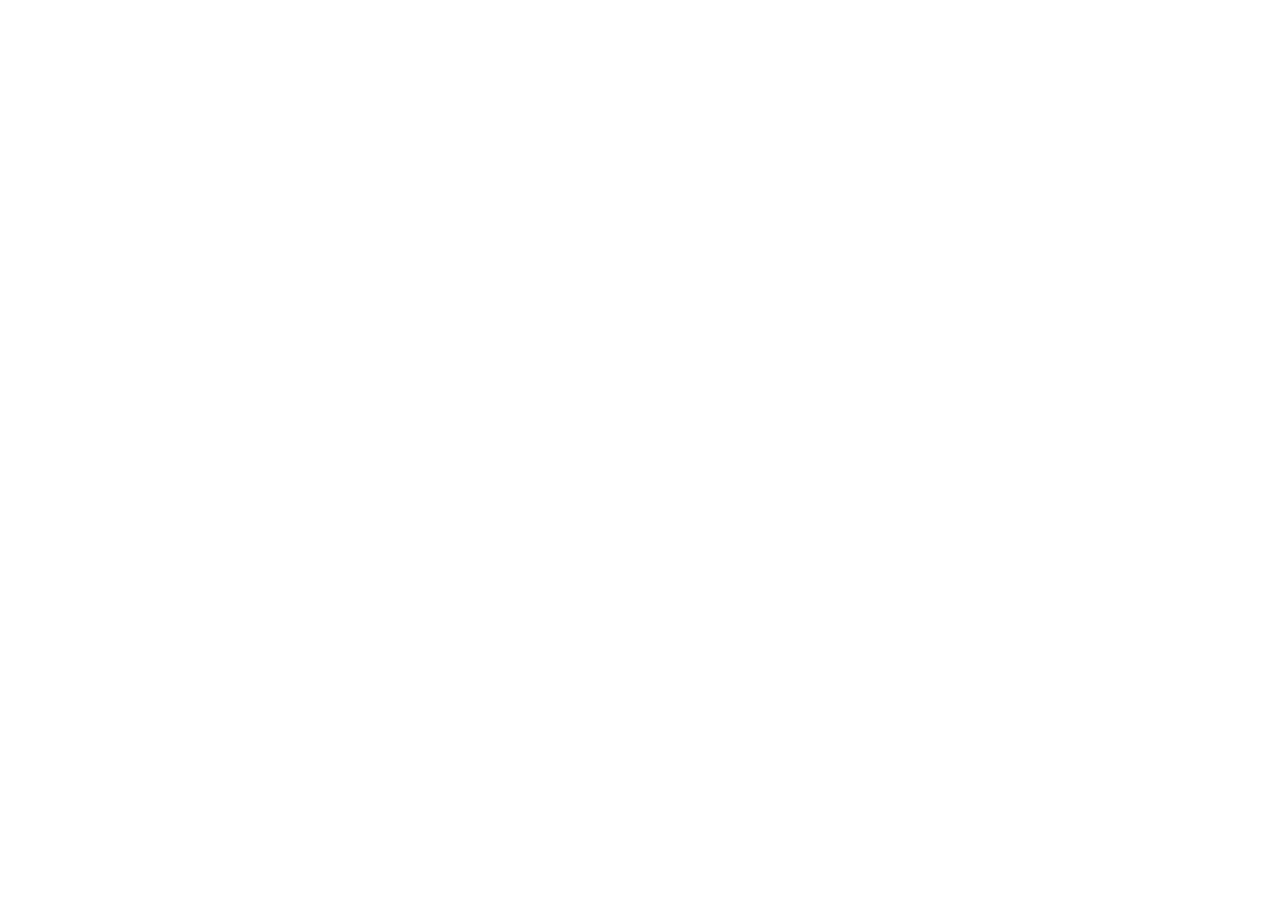
==== 200.html @ 79209ff7 "Add 200.html" ====
<!DOCTYPE html>
<html lang="en">
  <head>
    <!--
       ______                            __
      / ____/___  ____ ___  ____  __  __/ /____  _____
     / /   / __ \/ __ `__ \/ __ \/ / / / __/ _ \/ ___/
    / /___/ /_/ / / / / / / /_/ / /_/ / /_/  __/ /
    \____/\____/_/ /_/ /_/ .___/\__,_/\__/\___/_/
                        /_/
            Created with Perplexity Computer
            https://www.perplexity.ai/computer
    -->
    <meta name="generator" content="Perplexity Computer">
    <meta name="author" content="Perplexity Computer">
    <meta property="og:see_also" content="https://www.perplexity.ai/computer">
    <link rel="author" href="https://www.perplexity.ai/computer">
    <meta charset="UTF-8" />
    <meta name="viewport" content="width=device-width, initial-scale=1.0, maximum-scale=1" />
    <link rel="icon" type="image/png" href="/favicon.png" />
    <link rel="preconnect" href="https://fonts.googleapis.com">
    <link rel="preconnect" href="https://fonts.gstatic.com" crossorigin>
    <link href="https://fonts.googleapis.com/css2?family=Architects+Daughter&family=DM+Sans:ital,opsz,wght@0,9..40,100..1000;1,9..40,100..1000&family=Fira+Code:wght@300..700&family=Geist+Mono:wght@100..900&family=Geist:wght@100..900&family=IBM+Plex+Mono:ital,wght@0,100;0,200;0,300;0,400;0,500;0,600;0,700;1,100;1,200;1,300;1,400;1,500;1,600;1,700&family=IBM+Plex+Sans:ital,wght@0,100..700;1,100..700&family=Inter:ital,opsz,wght@0,14..32,100..900;1,14..32,100..900&family=JetBrains+Mono:ital,wght@0,100..800;1,100..800&family=Libre+Baskerville:ital,wght@0,400;0,700;1,400&family=Lora:ital,wght@0,400..700;1,400..700&family=Merriweather:ital,opsz,wght@0,18..144,300..900;1,18..144,300..900&family=Montserrat:ital,wght@0,100..900;1,100..900&family=Open+Sans:ital,wght@0,300..800;1,300..800&family=Outfit:wght@100..900&family=Oxanium:wght@200..800&family=Playfair+Display:ital,wght@0,400..900;1,400..900&family=Plus+Jakarta+Sans:ital,wght@0,200..800;1,200..800&family=Poppins:ital,wght@0,100;0,200;0,300;0,400;0,500;0,600;0,700;0,800;0,900;1,100;1,200;1,300;1,400;1,500;1,600;1,700;1,800;1,900&family=Roboto+Mono:ital,wght@0,100..700;1,100..700&family=Roboto:ital,wght@0,100..900;1,100..900&family=Source+Code+Pro:ital,wght@0,200..900;1,200..900&family=Source+Serif+4:ital,opsz,wght@0,8..60,200..900;1,8..60,200..900&family=Space+Grotesk:wght@300..700&family=Space+Mono:ital,wght@0,400;0,700;1,400;1,700&display=swap" rel="stylesheet">
    <script type="module" crossorigin src="./assets/index-Cbh7VTqj.js"></script>
    <link rel="stylesheet" crossorigin href="./assets/index-uKkiTy9O.css">
  </head>
  <body>
    <div id="root"></div>
  </body>
</html>
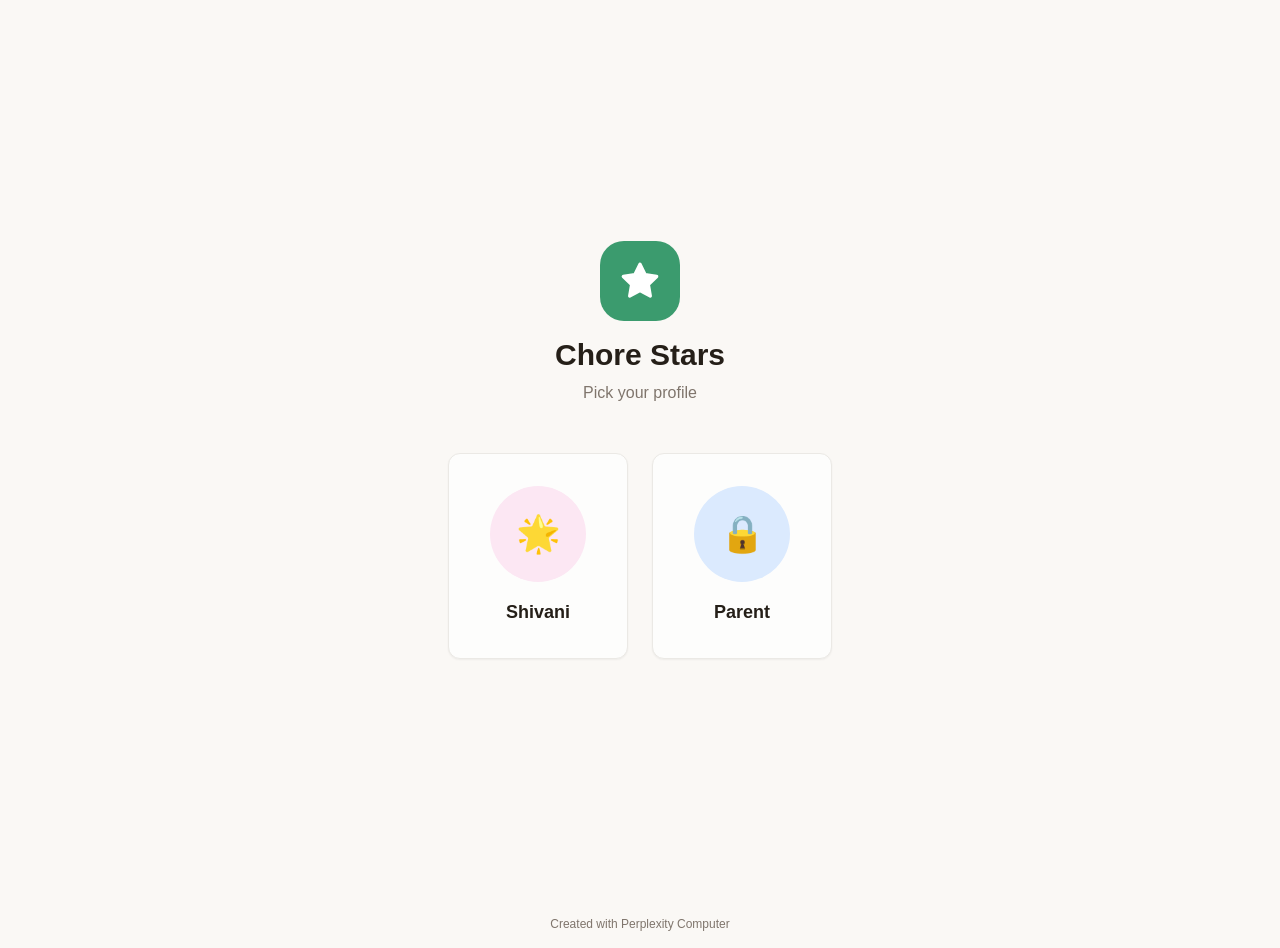
==== commit 06929aaf: "Update 200.html for tablet layout" ====
--- a/200.html
+++ b/200.html
@@ -21,8 +21,8 @@
     <link rel="preconnect" href="https://fonts.googleapis.com">
     <link rel="preconnect" href="https://fonts.gstatic.com" crossorigin>
     <link href="https://fonts.googleapis.com/css2?family=Architects+Daughter&family=DM+Sans:ital,opsz,wght@0,9..40,100..1000;1,9..40,100..1000&family=Fira+Code:wght@300..700&family=Geist+Mono:wght@100..900&family=Geist:wght@100..900&family=IBM+Plex+Mono:ital,wght@0,100;0,200;0,300;0,400;0,500;0,600;0,700;1,100;1,200;1,300;1,400;1,500;1,600;1,700&family=IBM+Plex+Sans:ital,wght@0,100..700;1,100..700&family=Inter:ital,opsz,wght@0,14..32,100..900;1,14..32,100..900&family=JetBrains+Mono:ital,wght@0,100..800;1,100..800&family=Libre+Baskerville:ital,wght@0,400;0,700;1,400&family=Lora:ital,wght@0,400..700;1,400..700&family=Merriweather:ital,opsz,wght@0,18..144,300..900;1,18..144,300..900&family=Montserrat:ital,wght@0,100..900;1,100..900&family=Open+Sans:ital,wght@0,300..800;1,300..800&family=Outfit:wght@100..900&family=Oxanium:wght@200..800&family=Playfair+Display:ital,wght@0,400..900;1,400..900&family=Plus+Jakarta+Sans:ital,wght@0,200..800;1,200..800&family=Poppins:ital,wght@0,100;0,200;0,300;0,400;0,500;0,600;0,700;0,800;0,900;1,100;1,200;1,300;1,400;1,500;1,600;1,700;1,800;1,900&family=Roboto+Mono:ital,wght@0,100..700;1,100..700&family=Roboto:ital,wght@0,100..900;1,100..900&family=Source+Code+Pro:ital,wght@0,200..900;1,200..900&family=Source+Serif+4:ital,opsz,wght@0,8..60,200..900;1,8..60,200..900&family=Space+Grotesk:wght@300..700&family=Space+Mono:ital,wght@0,400;0,700;1,400;1,700&display=swap" rel="stylesheet">
-    <script type="module" crossorigin src="./assets/index-Cbh7VTqj.js"></script>
-    <link rel="stylesheet" crossorigin href="./assets/index-uKkiTy9O.css">
+    <script type="module" crossorigin src="./assets/index-B6W1-1Vq.js"></script>
+    <link rel="stylesheet" crossorigin href="./assets/index-Cf6onsmt.css">
   </head>
   <body>
     <div id="root"></div>
--- a/assets/index-Cf6onsmt.css
+++ b/assets/index-Cf6onsmt.css
@@ -0,0 +1 @@
+*,:before,:after{--tw-border-spacing-x: 0;--tw-border-spacing-y: 0;--tw-translate-x: 0;--tw-translate-y: 0;--tw-rotate: 0;--tw-skew-x: 0;--tw-skew-y: 0;--tw-scale-x: 1;--tw-scale-y: 1;--tw-pan-x: ;--tw-pan-y: ;--tw-pinch-zoom: ;--tw-scroll-snap-strictness: proximity;--tw-gradient-from-position: ;--tw-gradient-via-position: ;--tw-gradient-to-position: ;--tw-ordinal: ;--tw-slashed-zero: ;--tw-numeric-figure: ;--tw-numeric-spacing: ;--tw-numeric-fraction: ;--tw-ring-inset: ;--tw-ring-offset-width: 0px;--tw-ring-offset-color: #fff;--tw-ring-color: rgb(59 130 246 / .5);--tw-ring-offset-shadow: 0 0 #0000;--tw-ring-shadow: 0 0 #0000;--tw-shadow: 0 0 #0000;--tw-shadow-colored: 0 0 #0000;--tw-blur: ;--tw-brightness: ;--tw-contrast: ;--tw-grayscale: ;--tw-hue-rotate: ;--tw-invert: ;--tw-saturate: ;--tw-sepia: ;--tw-drop-shadow: ;--tw-backdrop-blur: ;--tw-backdrop-brightness: ;--tw-backdrop-contrast: ;--tw-backdrop-grayscale: ;--tw-backdrop-hue-rotate: ;--tw-backdrop-invert: ;--tw-backdrop-opacity: ;--tw-backdrop-saturate: ;--tw-backdrop-sepia: ;--tw-contain-size: ;--tw-contain-layout: ;--tw-contain-paint: ;--tw-contain-style: }::backdrop{--tw-border-spacing-x: 0;--tw-border-spacing-y: 0;--tw-translate-x: 0;--tw-translate-y: 0;--tw-rotate: 0;--tw-skew-x: 0;--tw-skew-y: 0;--tw-scale-x: 1;--tw-scale-y: 1;--tw-pan-x: ;--tw-pan-y: ;--tw-pinch-zoom: ;--tw-scroll-snap-strictness: proximity;--tw-gradient-from-position: ;--tw-gradient-via-position: ;--tw-gradient-to-position: ;--tw-ordinal: ;--tw-slashed-zero: ;--tw-numeric-figure: ;--tw-numeric-spacing: ;--tw-numeric-fraction: ;--tw-ring-inset: ;--tw-ring-offset-width: 0px;--tw-ring-offset-color: #fff;--tw-ring-color: rgb(59 130 246 / .5);--tw-ring-offset-shadow: 0 0 #0000;--tw-ring-shadow: 0 0 #0000;--tw-shadow: 0 0 #0000;--tw-shadow-colored: 0 0 #0000;--tw-blur: ;--tw-brightness: ;--tw-contrast: ;--tw-grayscale: ;--tw-hue-rotate: ;--tw-invert: ;--tw-saturate: ;--tw-sepia: ;--tw-drop-shadow: ;--tw-backdrop-blur: ;--tw-backdrop-brightness: ;--tw-backdrop-contrast: ;--tw-backdrop-grayscale: ;--tw-backdrop-hue-rotate: ;--tw-backdrop-invert: ;--tw-backdrop-opacity: ;--tw-backdrop-saturate: ;--tw-backdrop-sepia: ;--tw-contain-size: ;--tw-contain-layout: ;--tw-contain-paint: ;--tw-contain-style: }*,:before,:after{box-sizing:border-box;border-width:0;border-style:solid;border-color:#e5e7eb}:before,:after{--tw-content: ""}html,:host{line-height:1.5;-webkit-text-size-adjust:100%;-moz-tab-size:4;-o-tab-size:4;tab-size:4;font-family:var(--font-sans);font-feature-settings:normal;font-variation-settings:normal;-webkit-tap-highlight-color:transparent}body{margin:0;line-height:inherit}hr{height:0;color:inherit;border-top-width:1px}abbr:where([title]){-webkit-text-decoration:underline dotted;text-decoration:underline dotted}h1,h2,h3,h4,h5,h6{font-size:inherit;font-weight:inherit}a{color:inherit;text-decoration:inherit}b,strong{font-weight:bolder}code,kbd,samp,pre{font-family:var(--font-mono);font-feature-settings:normal;font-variation-settings:normal;font-size:1em}small{font-size:80%}sub,sup{font-size:75%;line-height:0;position:relative;vertical-align:baseline}sub{bottom:-.25em}sup{top:-.5em}table{text-indent:0;border-color:inherit;border-collapse:collapse}button,input,optgroup,select,textarea{font-family:inherit;font-feature-settings:inherit;font-variation-settings:inherit;font-size:100%;font-weight:inherit;line-height:inherit;letter-spacing:inherit;color:inherit;margin:0;padding:0}button,select{text-transform:none}button,input:where([type=button]),input:where([type=reset]),input:where([type=submit]){-webkit-appearance:button;background-color:transparent;background-image:none}:-moz-focusring{outline:auto}:-moz-ui-invalid{box-shadow:none}progress{vertical-align:baseline}::-webkit-inner-spin-button,::-webkit-outer-spin-button{height:auto}[type=search]{-webkit-appearance:textfield;outline-offset:-2px}::-webkit-search-decoration{-webkit-appearance:none}::-webkit-file-upload-button{-webkit-appearance:button;font:inherit}summary{display:list-item}blockquote,dl,dd,h1,h2,h3,h4,h5,h6,hr,figure,p,pre{margin:0}fieldset{margin:0;padding:0}legend{padding:0}ol,ul,menu{list-style:none;margin:0;padding:0}dialog{padding:0}textarea{resize:vertical}input::-moz-placeholder,textarea::-moz-placeholder{opacity:1;color:#9ca3af}input::placeholder,textarea::placeholder{opacity:1;color:#9ca3af}button,[role=button]{cursor:pointer}:disabled{cursor:default}img,svg,video,canvas,audio,iframe,embed,object{display:block;vertical-align:middle}img,video{max-width:100%;height:auto}[hidden]:where(:not([hidden=until-found])){display:none}*{--tw-border-opacity: 1;border-color:hsl(var(--border) / var(--tw-border-opacity, 1))}body{--tw-bg-opacity: 1;background-color:hsl(var(--background) / var(--tw-bg-opacity, 1));font-family:var(--font-sans);--tw-text-opacity: 1;color:hsl(var(--foreground) / var(--tw-text-opacity, 1));-webkit-font-smoothing:antialiased;-moz-osx-font-smoothing:grayscale}.sr-only{position:absolute;width:1px;height:1px;padding:0;margin:-1px;overflow:hidden;clip:rect(0,0,0,0);white-space:nowrap;border-width:0}.pointer-events-none{pointer-events:none}.pointer-events-auto{pointer-events:auto}.visible{visibility:visible}.invisible{visibility:hidden}.fixed{position:fixed}.absolute{position:absolute}.relative{position:relative}.sticky{position:sticky}.inset-0{inset:0}.inset-x-0{left:0;right:0}.inset-y-0{top:0;bottom:0}.-bottom-12{bottom:-3rem}.-left-12{left:-3rem}.-right-12{right:-3rem}.-top-12{top:-3rem}.bottom-0{bottom:0}.left-0{left:0}.left-1{left:.25rem}.left-1\/2{left:50%}.left-2{left:.5rem}.left-\[50\%\]{left:50%}.right-0{right:0}.right-1{right:.25rem}.right-2{right:.5rem}.right-3{right:.75rem}.right-4{right:1rem}.top-0{top:0}.top-1\.5{top:.375rem}.top-1\/2{top:50%}.top-2{top:.5rem}.top-3\.5{top:.875rem}.top-4{top:1rem}.top-\[1px\]{top:1px}.top-\[50\%\]{top:50%}.top-\[57px\]{top:57px}.top-\[60\%\]{top:60%}.top-full{top:100%}.z-10{z-index:10}.z-20{z-index:20}.z-30{z-index:30}.z-40{z-index:40}.z-50{z-index:50}.z-\[100\]{z-index:100}.z-\[1\]{z-index:1}.-mx-1{margin-left:-.25rem;margin-right:-.25rem}.mx-2{margin-left:.5rem;margin-right:.5rem}.mx-3\.5{margin-left:.875rem;margin-right:.875rem}.mx-4{margin-left:1rem;margin-right:1rem}.mx-auto{margin-left:auto;margin-right:auto}.my-0\.5{margin-top:.125rem;margin-bottom:.125rem}.my-1{margin-top:.25rem;margin-bottom:.25rem}.-ml-4{margin-left:-1rem}.-mt-4{margin-top:-1rem}.mb-1{margin-bottom:.25rem}.mb-12{margin-bottom:3rem}.mb-3{margin-bottom:.75rem}.mb-4{margin-bottom:1rem}.ml-1{margin-left:.25rem}.ml-auto{margin-left:auto}.mr-1{margin-right:.25rem}.mr-1\.5{margin-right:.375rem}.mr-2{margin-right:.5rem}.mt-1{margin-top:.25rem}.mt-1\.5{margin-top:.375rem}.mt-2{margin-top:.5rem}.mt-24{margin-top:6rem}.mt-4{margin-top:1rem}.mt-auto{margin-top:auto}.block{display:block}.flex{display:flex}.inline-flex{display:inline-flex}.table{display:table}.grid{display:grid}.hidden{display:none}.aspect-square{aspect-ratio:1 / 1}.aspect-video{aspect-ratio:16 / 9}.size-4{width:1rem;height:1rem}.h-1\.5{height:.375rem}.h-10{height:2.5rem}.h-11{height:2.75rem}.h-12{height:3rem}.h-2{height:.5rem}.h-2\.5{height:.625rem}.h-20{height:5rem}.h-24{height:6rem}.h-3{height:.75rem}.h-3\.5{height:.875rem}.h-4{height:1rem}.h-5{height:1.25rem}.h-6{height:1.5rem}.h-7{height:1.75rem}.h-8{height:2rem}.h-9{height:2.25rem}.h-\[1px\]{height:1px}.h-\[var\(--radix-navigation-menu-viewport-height\)\]{height:var(--radix-navigation-menu-viewport-height)}.h-\[var\(--radix-select-trigger-height\)\]{height:var(--radix-select-trigger-height)}.h-auto{height:auto}.h-full{height:100%}.h-px{height:1px}.h-svh{height:100svh}.max-h-\[--radix-context-menu-content-available-height\]{max-height:var(--radix-context-menu-content-available-height)}.max-h-\[--radix-select-content-available-height\]{max-height:var(--radix-select-content-available-height)}.max-h-\[300px\]{max-height:300px}.max-h-\[var\(--radix-dropdown-menu-content-available-height\)\]{max-height:var(--radix-dropdown-menu-content-available-height)}.max-h-screen{max-height:100vh}.min-h-0{min-height:0px}.min-h-10{min-height:2.5rem}.min-h-8{min-height:2rem}.min-h-9{min-height:2.25rem}.min-h-\[80px\]{min-height:80px}.min-h-screen{min-height:100vh}.min-h-svh{min-height:100svh}.w-0{width:0px}.w-1{width:.25rem}.w-10{width:2.5rem}.w-11{width:2.75rem}.w-2{width:.5rem}.w-2\.5{width:.625rem}.w-20{width:5rem}.w-24{width:6rem}.w-3{width:.75rem}.w-3\.5{width:.875rem}.w-3\/4{width:75%}.w-4{width:1rem}.w-5{width:1.25rem}.w-6{width:1.5rem}.w-64{width:16rem}.w-7{width:1.75rem}.w-72{width:18rem}.w-8{width:2rem}.w-9{width:2.25rem}.w-\[100px\]{width:100px}.w-\[1px\]{width:1px}.w-\[var\(--sidebar-width\)\]{width:var(--sidebar-width)}.w-auto{width:auto}.w-full{width:100%}.w-max{width:-moz-max-content;width:max-content}.w-px{width:1px}.min-w-0{min-width:0px}.min-w-10{min-width:2.5rem}.min-w-11{min-width:2.75rem}.min-w-5{min-width:1.25rem}.min-w-9{min-width:2.25rem}.min-w-\[12rem\]{min-width:12rem}.min-w-\[8rem\]{min-width:8rem}.min-w-\[var\(--radix-select-trigger-width\)\]{min-width:var(--radix-select-trigger-width)}.max-w-2xl{max-width:42rem}.max-w-\[320px\]{max-width:320px}.max-w-\[360px\]{max-width:360px}.max-w-\[var\(--skeleton-width\)\]{max-width:var(--skeleton-width)}.max-w-lg{max-width:32rem}.max-w-max{max-width:-moz-max-content;max-width:max-content}.max-w-md{max-width:28rem}.max-w-sm{max-width:24rem}.flex-1{flex:1 1 0%}.shrink-0{flex-shrink:0}.grow{flex-grow:1}.grow-0{flex-grow:0}.basis-full{flex-basis:100%}.caption-bottom{caption-side:bottom}.border-collapse{border-collapse:collapse}.origin-\[--radix-context-menu-content-transform-origin\]{transform-origin:var(--radix-context-menu-content-transform-origin)}.origin-\[--radix-dropdown-menu-content-transform-origin\]{transform-origin:var(--radix-dropdown-menu-content-transform-origin)}.origin-\[--radix-hover-card-content-transform-origin\]{transform-origin:var(--radix-hover-card-content-transform-origin)}.origin-\[--radix-menubar-content-transform-origin\]{transform-origin:var(--radix-menubar-content-transform-origin)}.origin-\[--radix-popover-content-transform-origin\]{transform-origin:var(--radix-popover-content-transform-origin)}.origin-\[--radix-select-content-transform-origin\]{transform-origin:var(--radix-select-content-transform-origin)}.origin-\[--radix-tooltip-content-transform-origin\]{transform-origin:var(--radix-tooltip-content-transform-origin)}.-translate-x-1\/2{--tw-translate-x: -50%;transform:translate(var(--tw-translate-x),var(--tw-translate-y)) rotate(var(--tw-rotate)) skew(var(--tw-skew-x)) skewY(var(--tw-skew-y)) scaleX(var(--tw-scale-x)) scaleY(var(--tw-scale-y))}.-translate-x-px{--tw-translate-x: -1px;transform:translate(var(--tw-translate-x),var(--tw-translate-y)) rotate(var(--tw-rotate)) skew(var(--tw-skew-x)) skewY(var(--tw-skew-y)) scaleX(var(--tw-scale-x)) scaleY(var(--tw-scale-y))}.-translate-y-1\/2{--tw-translate-y: -50%;transform:translate(var(--tw-translate-x),var(--tw-translate-y)) rotate(var(--tw-rotate)) skew(var(--tw-skew-x)) skewY(var(--tw-skew-y)) scaleX(var(--tw-scale-x)) scaleY(var(--tw-scale-y))}.translate-x-\[-50\%\]{--tw-translate-x: -50%;transform:translate(var(--tw-translate-x),var(--tw-translate-y)) rotate(var(--tw-rotate)) skew(var(--tw-skew-x)) skewY(var(--tw-skew-y)) scaleX(var(--tw-scale-x)) scaleY(var(--tw-scale-y))}.translate-x-px{--tw-translate-x: 1px;transform:translate(var(--tw-translate-x),var(--tw-translate-y)) rotate(var(--tw-rotate)) skew(var(--tw-skew-x)) skewY(var(--tw-skew-y)) scaleX(var(--tw-scale-x)) scaleY(var(--tw-scale-y))}.translate-y-\[-50\%\]{--tw-translate-y: -50%;transform:translate(var(--tw-translate-x),var(--tw-translate-y)) rotate(var(--tw-rotate)) skew(var(--tw-skew-x)) skewY(var(--tw-skew-y)) scaleX(var(--tw-scale-x)) scaleY(var(--tw-scale-y))}.rotate-45{--tw-rotate: 45deg;transform:translate(var(--tw-translate-x),var(--tw-translate-y)) rotate(var(--tw-rotate)) skew(var(--tw-skew-x)) skewY(var(--tw-skew-y)) scaleX(var(--tw-scale-x)) scaleY(var(--tw-scale-y))}.rotate-90{--tw-rotate: 90deg;transform:translate(var(--tw-translate-x),var(--tw-translate-y)) rotate(var(--tw-rotate)) skew(var(--tw-skew-x)) skewY(var(--tw-skew-y)) scaleX(var(--tw-scale-x)) scaleY(var(--tw-scale-y))}.transform{transform:translate(var(--tw-translate-x),var(--tw-translate-y)) rotate(var(--tw-rotate)) skew(var(--tw-skew-x)) skewY(var(--tw-skew-y)) scaleX(var(--tw-scale-x)) scaleY(var(--tw-scale-y))}@keyframes pulse{50%{opacity:.5}}.animate-pulse{animation:pulse 2s cubic-bezier(.4,0,.6,1) infinite}.cursor-default{cursor:default}.cursor-pointer{cursor:pointer}.touch-none{touch-action:none}.select-none{-webkit-user-select:none;-moz-user-select:none;user-select:none}.list-none{list-style-type:none}.flex-row{flex-direction:row}.flex-col{flex-direction:column}.flex-col-reverse{flex-direction:column-reverse}.flex-wrap{flex-wrap:wrap}.items-start{align-items:flex-start}.items-end{align-items:flex-end}.items-center{align-items:center}.items-stretch{align-items:stretch}.justify-center{justify-content:center}.justify-between{justify-content:space-between}.gap-1{gap:.25rem}.gap-1\.5{gap:.375rem}.gap-2{gap:.5rem}.gap-4{gap:1rem}.gap-6{gap:1.5rem}.space-x-1>:not([hidden])~:not([hidden]){--tw-space-x-reverse: 0;margin-right:calc(.25rem * var(--tw-space-x-reverse));margin-left:calc(.25rem * calc(1 - var(--tw-space-x-reverse)))}.space-x-4>:not([hidden])~:not([hidden]){--tw-space-x-reverse: 0;margin-right:calc(1rem * var(--tw-space-x-reverse));margin-left:calc(1rem * calc(1 - var(--tw-space-x-reverse)))}.space-y-1>:not([hidden])~:not([hidden]){--tw-space-y-reverse: 0;margin-top:calc(.25rem * calc(1 - var(--tw-space-y-reverse)));margin-bottom:calc(.25rem * var(--tw-space-y-reverse))}.space-y-1\.5>:not([hidden])~:not([hidden]){--tw-space-y-reverse: 0;margin-top:calc(.375rem * calc(1 - var(--tw-space-y-reverse)));margin-bottom:calc(.375rem * var(--tw-space-y-reverse))}.space-y-2>:not([hidden])~:not([hidden]){--tw-space-y-reverse: 0;margin-top:calc(.5rem * calc(1 - var(--tw-space-y-reverse)));margin-bottom:calc(.5rem * var(--tw-space-y-reverse))}.space-y-3>:not([hidden])~:not([hidden]){--tw-space-y-reverse: 0;margin-top:calc(.75rem * calc(1 - var(--tw-space-y-reverse)));margin-bottom:calc(.75rem * var(--tw-space-y-reverse))}.space-y-4>:not([hidden])~:not([hidden]){--tw-space-y-reverse: 0;margin-top:calc(1rem * calc(1 - var(--tw-space-y-reverse)));margin-bottom:calc(1rem * var(--tw-space-y-reverse))}.space-y-5>:not([hidden])~:not([hidden]){--tw-space-y-reverse: 0;margin-top:calc(1.25rem * calc(1 - var(--tw-space-y-reverse)));margin-bottom:calc(1.25rem * var(--tw-space-y-reverse))}.space-y-6>:not([hidden])~:not([hidden]){--tw-space-y-reverse: 0;margin-top:calc(1.5rem * calc(1 - var(--tw-space-y-reverse)));margin-bottom:calc(1.5rem * var(--tw-space-y-reverse))}.overflow-auto{overflow:auto}.overflow-hidden{overflow:hidden}.overflow-y-auto{overflow-y:auto}.overflow-x-hidden{overflow-x:hidden}.truncate{overflow:hidden;text-overflow:ellipsis;white-space:nowrap}.whitespace-nowrap{white-space:nowrap}.break-words{overflow-wrap:break-word}.rounded-3xl{border-radius:1.5rem}.rounded-\[2px\]{border-radius:2px}.rounded-\[inherit\]{border-radius:inherit}.rounded-full{border-radius:9999px}.rounded-lg{border-radius:.5625rem}.rounded-md{border-radius:.375rem}.rounded-sm{border-radius:.1875rem}.rounded-xl{border-radius:.75rem}.rounded-t-\[10px\]{border-top-left-radius:10px;border-top-right-radius:10px}.rounded-tl-sm{border-top-left-radius:.1875rem}.border{border-width:1px}.border-2{border-width:2px}.border-\[1\.5px\]{border-width:1.5px}.border-y{border-top-width:1px;border-bottom-width:1px}.border-b{border-bottom-width:1px}.border-b-2{border-bottom-width:2px}.border-l{border-left-width:1px}.border-r{border-right-width:1px}.border-t{border-top-width:1px}.border-dashed{border-style:dashed}.border-\[--color-border\]{border-color:var(--color-border)}.border-border{--tw-border-opacity: 1;border-color:hsl(var(--border) / var(--tw-border-opacity, 1))}.border-border\/50{border-color:hsl(var(--border) / .5)}.border-card-border{--tw-border-opacity: 1;border-color:hsl(var(--card-border) / var(--tw-border-opacity, 1))}.border-destructive{--tw-border-opacity: 1;border-color:hsl(var(--destructive) / var(--tw-border-opacity, 1))}.border-destructive-border{border-color:var(--destructive-border)}.border-destructive\/50{border-color:hsl(var(--destructive) / .5)}.border-green-200{--tw-border-opacity: 1;border-color:rgb(187 247 208 / var(--tw-border-opacity, 1))}.border-input{--tw-border-opacity: 1;border-color:hsl(var(--input) / var(--tw-border-opacity, 1))}.border-primary{--tw-border-opacity: 1;border-color:hsl(var(--primary) / var(--tw-border-opacity, 1))}.border-primary-border{border-color:var(--primary-border)}.border-red-200{--tw-border-opacity: 1;border-color:rgb(254 202 202 / var(--tw-border-opacity, 1))}.border-secondary-border{border-color:var(--secondary-border)}.border-sidebar-border{--tw-border-opacity: 1;border-color:hsl(var(--sidebar-border) / var(--tw-border-opacity, 1))}.border-transparent{border-color:transparent}.border-l-transparent{border-left-color:transparent}.border-t-transparent{border-top-color:transparent}.bg-\[--color-bg\]{background-color:var(--color-bg)}.bg-accent{--tw-bg-opacity: 1;background-color:hsl(var(--accent) / var(--tw-bg-opacity, 1))}.bg-background{--tw-bg-opacity: 1;background-color:hsl(var(--background) / var(--tw-bg-opacity, 1))}.bg-background\/95{background-color:hsl(var(--background) / .95)}.bg-black\/80{background-color:#000c}.bg-blue-100{--tw-bg-opacity: 1;background-color:rgb(219 234 254 / var(--tw-bg-opacity, 1))}.bg-border{--tw-bg-opacity: 1;background-color:hsl(var(--border) / var(--tw-bg-opacity, 1))}.bg-card{--tw-bg-opacity: 1;background-color:hsl(var(--card) / var(--tw-bg-opacity, 1))}.bg-destructive{--tw-bg-opacity: 1;background-color:hsl(var(--destructive) / var(--tw-bg-opacity, 1))}.bg-foreground{--tw-bg-opacity: 1;background-color:hsl(var(--foreground) / var(--tw-bg-opacity, 1))}.bg-gray-50{--tw-bg-opacity: 1;background-color:rgb(249 250 251 / var(--tw-bg-opacity, 1))}.bg-green-50{--tw-bg-opacity: 1;background-color:rgb(240 253 244 / var(--tw-bg-opacity, 1))}.bg-muted{--tw-bg-opacity: 1;background-color:hsl(var(--muted) / var(--tw-bg-opacity, 1))}.bg-muted\/50{background-color:hsl(var(--muted) / .5)}.bg-pink-100{--tw-bg-opacity: 1;background-color:rgb(252 231 243 / var(--tw-bg-opacity, 1))}.bg-popover{--tw-bg-opacity: 1;background-color:hsl(var(--popover) / var(--tw-bg-opacity, 1))}.bg-primary{--tw-bg-opacity: 1;background-color:hsl(var(--primary) / var(--tw-bg-opacity, 1))}.bg-secondary{--tw-bg-opacity: 1;background-color:hsl(var(--secondary) / var(--tw-bg-opacity, 1))}.bg-sidebar{--tw-bg-opacity: 1;background-color:hsl(var(--sidebar) / var(--tw-bg-opacity, 1))}.bg-sidebar-border{--tw-bg-opacity: 1;background-color:hsl(var(--sidebar-border) / var(--tw-bg-opacity, 1))}.bg-transparent{background-color:transparent}.fill-amber-300{fill:#fcd34d}.fill-amber-500{fill:#f59e0b}.fill-current{fill:currentColor}.fill-primary-foreground{fill:hsl(var(--primary-foreground) / 1)}.p-0{padding:0}.p-1{padding:.25rem}.p-10{padding:2.5rem}.p-2{padding:.5rem}.p-2\.5{padding:.625rem}.p-3{padding:.75rem}.p-4{padding:1rem}.p-5{padding:1.25rem}.p-6{padding:1.5rem}.p-8{padding:2rem}.p-\[1px\]{padding:1px}.px-1{padding-left:.25rem;padding-right:.25rem}.px-2{padding-left:.5rem;padding-right:.5rem}.px-2\.5{padding-left:.625rem;padding-right:.625rem}.px-3{padding-left:.75rem;padding-right:.75rem}.px-4{padding-left:1rem;padding-right:1rem}.px-5{padding-left:1.25rem;padding-right:1.25rem}.px-6{padding-left:1.5rem;padding-right:1.5rem}.px-8{padding-left:2rem;padding-right:2rem}.py-0\.5{padding-top:.125rem;padding-bottom:.125rem}.py-1{padding-top:.25rem;padding-bottom:.25rem}.py-1\.5{padding-top:.375rem;padding-bottom:.375rem}.py-2{padding-top:.5rem;padding-bottom:.5rem}.py-3{padding-top:.75rem;padding-bottom:.75rem}.py-3\.5{padding-top:.875rem;padding-bottom:.875rem}.py-4{padding-top:1rem;padding-bottom:1rem}.py-6{padding-top:1.5rem;padding-bottom:1.5rem}.pb-3{padding-bottom:.75rem}.pb-4{padding-bottom:1rem}.pl-2\.5{padding-left:.625rem}.pl-4{padding-left:1rem}.pl-8{padding-left:2rem}.pr-2{padding-right:.5rem}.pr-2\.5{padding-right:.625rem}.pr-8{padding-right:2rem}.pt-0{padding-top:0}.pt-1{padding-top:.25rem}.pt-3{padding-top:.75rem}.pt-4{padding-top:1rem}.pt-6{padding-top:1.5rem}.text-left{text-align:left}.text-center{text-align:center}.text-right{text-align:right}.align-middle{vertical-align:middle}.font-mono{font-family:var(--font-mono)}.text-2xl{font-size:1.5rem;line-height:2rem}.text-3xl{font-size:1.875rem;line-height:2.25rem}.text-4xl{font-size:2.25rem;line-height:2.5rem}.text-\[0\.8rem\]{font-size:.8rem}.text-base{font-size:1rem;line-height:1.5rem}.text-lg{font-size:1.125rem;line-height:1.75rem}.text-sm{font-size:.875rem;line-height:1.25rem}.text-xl{font-size:1.25rem;line-height:1.75rem}.text-xs{font-size:.75rem;line-height:1rem}.font-bold{font-weight:700}.font-medium{font-weight:500}.font-normal{font-weight:400}.font-semibold{font-weight:600}.uppercase{text-transform:uppercase}.capitalize{text-transform:capitalize}.tabular-nums{--tw-numeric-spacing: tabular-nums;font-variant-numeric:var(--tw-ordinal) var(--tw-slashed-zero) var(--tw-numeric-figure) var(--tw-numeric-spacing) var(--tw-numeric-fraction)}.leading-none{line-height:1}.tracking-\[0\.5em\]{letter-spacing:.5em}.tracking-tight{letter-spacing:-.025em}.tracking-wide{letter-spacing:.025em}.tracking-widest{letter-spacing:.1em}.text-accent-foreground{--tw-text-opacity: 1;color:hsl(var(--accent-foreground) / var(--tw-text-opacity, 1))}.text-amber-300{--tw-text-opacity: 1;color:rgb(252 211 77 / var(--tw-text-opacity, 1))}.text-amber-500{--tw-text-opacity: 1;color:rgb(245 158 11 / var(--tw-text-opacity, 1))}.text-amber-600{--tw-text-opacity: 1;color:rgb(217 119 6 / var(--tw-text-opacity, 1))}.text-card-foreground{--tw-text-opacity: 1;color:hsl(var(--card-foreground) / var(--tw-text-opacity, 1))}.text-current{color:currentColor}.text-destructive{--tw-text-opacity: 1;color:hsl(var(--destructive) / var(--tw-text-opacity, 1))}.text-destructive-foreground{--tw-text-opacity: 1;color:hsl(var(--destructive-foreground) / var(--tw-text-opacity, 1))}.text-foreground{--tw-text-opacity: 1;color:hsl(var(--foreground) / var(--tw-text-opacity, 1))}.text-foreground\/50{color:hsl(var(--foreground) / .5)}.text-gray-600{--tw-text-opacity: 1;color:rgb(75 85 99 / var(--tw-text-opacity, 1))}.text-gray-900{--tw-text-opacity: 1;color:rgb(17 24 39 / var(--tw-text-opacity, 1))}.text-green-500{--tw-text-opacity: 1;color:rgb(34 197 94 / var(--tw-text-opacity, 1))}.text-green-600{--tw-text-opacity: 1;color:rgb(22 163 74 / var(--tw-text-opacity, 1))}.text-green-700{--tw-text-opacity: 1;color:rgb(21 128 61 / var(--tw-text-opacity, 1))}.text-muted-foreground{--tw-text-opacity: 1;color:hsl(var(--muted-foreground) / var(--tw-text-opacity, 1))}.text-popover-foreground{--tw-text-opacity: 1;color:hsl(var(--popover-foreground) / var(--tw-text-opacity, 1))}.text-primary{--tw-text-opacity: 1;color:hsl(var(--primary) / var(--tw-text-opacity, 1))}.text-primary-foreground{--tw-text-opacity: 1;color:hsl(var(--primary-foreground) / var(--tw-text-opacity, 1))}.text-red-500{--tw-text-opacity: 1;color:rgb(239 68 68 / var(--tw-text-opacity, 1))}.text-secondary-foreground{--tw-text-opacity: 1;color:hsl(var(--secondary-foreground) / var(--tw-text-opacity, 1))}.text-sidebar-foreground{--tw-text-opacity: 1;color:hsl(var(--sidebar-foreground) / var(--tw-text-opacity, 1))}.text-sidebar-foreground\/70{color:hsl(var(--sidebar-foreground) / .7)}.opacity-0{opacity:0}.opacity-50{opacity:.5}.opacity-60{opacity:.6}.opacity-70{opacity:.7}.opacity-80{opacity:.8}.opacity-90{opacity:.9}.shadow-\[0_0_0_1px_hsl\(var\(--sidebar-border\)\)\]{--tw-shadow: 0 0 0 1px hsl(var(--sidebar-border));--tw-shadow-colored: 0 0 0 1px var(--tw-shadow-color);box-shadow:var(--tw-ring-offset-shadow, 0 0 #0000),var(--tw-ring-shadow, 0 0 #0000),var(--tw-shadow)}.shadow-lg{--tw-shadow: 0 10px 15px -3px rgb(0 0 0 / .1), 0 4px 6px -4px rgb(0 0 0 / .1);--tw-shadow-colored: 0 10px 15px -3px var(--tw-shadow-color), 0 4px 6px -4px var(--tw-shadow-color);box-shadow:var(--tw-ring-offset-shadow, 0 0 #0000),var(--tw-ring-shadow, 0 0 #0000),var(--tw-shadow)}.shadow-md{--tw-shadow: 0 4px 6px -1px rgb(0 0 0 / .1), 0 2px 4px -2px rgb(0 0 0 / .1);--tw-shadow-colored: 0 4px 6px -1px var(--tw-shadow-color), 0 2px 4px -2px var(--tw-shadow-color);box-shadow:var(--tw-ring-offset-shadow, 0 0 #0000),var(--tw-ring-shadow, 0 0 #0000),var(--tw-shadow)}.shadow-none{--tw-shadow: 0 0 #0000;--tw-shadow-colored: 0 0 #0000;box-shadow:var(--tw-ring-offset-shadow, 0 0 #0000),var(--tw-ring-shadow, 0 0 #0000),var(--tw-shadow)}.shadow-sm{--tw-shadow: 0 1px 2px 0 rgb(0 0 0 / .05);--tw-shadow-colored: 0 1px 2px 0 var(--tw-shadow-color);box-shadow:var(--tw-ring-offset-shadow, 0 0 #0000),var(--tw-ring-shadow, 0 0 #0000),var(--tw-shadow)}.shadow-xl{--tw-shadow: 0 20px 25px -5px rgb(0 0 0 / .1), 0 8px 10px -6px rgb(0 0 0 / .1);--tw-shadow-colored: 0 20px 25px -5px var(--tw-shadow-color), 0 8px 10px -6px var(--tw-shadow-color);box-shadow:var(--tw-ring-offset-shadow, 0 0 #0000),var(--tw-ring-shadow, 0 0 #0000),var(--tw-shadow)}.outline-none{outline:2px solid transparent;outline-offset:2px}.outline{outline-style:solid}.outline-2{outline-width:2px}.outline-offset-2{outline-offset:2px}.outline-transparent{outline-color:transparent}.ring-0{--tw-ring-offset-shadow: var(--tw-ring-inset) 0 0 0 var(--tw-ring-offset-width) var(--tw-ring-offset-color);--tw-ring-shadow: var(--tw-ring-inset) 0 0 0 calc(0px + var(--tw-ring-offset-width)) var(--tw-ring-color);box-shadow:var(--tw-ring-offset-shadow),var(--tw-ring-shadow),var(--tw-shadow, 0 0 #0000)}.ring-2{--tw-ring-offset-shadow: var(--tw-ring-inset) 0 0 0 var(--tw-ring-offset-width) var(--tw-ring-offset-color);--tw-ring-shadow: var(--tw-ring-inset) 0 0 0 calc(2px + var(--tw-ring-offset-width)) var(--tw-ring-color);box-shadow:var(--tw-ring-offset-shadow),var(--tw-ring-shadow),var(--tw-shadow, 0 0 #0000)}.ring-ring{--tw-ring-opacity: 1;--tw-ring-color: hsl(var(--ring) / var(--tw-ring-opacity, 1))}.ring-sidebar-ring{--tw-ring-opacity: 1;--tw-ring-color: hsl(var(--sidebar-ring) / var(--tw-ring-opacity, 1))}.ring-offset-background{--tw-ring-offset-color: hsl(var(--background) / 1)}.filter{filter:var(--tw-blur) var(--tw-brightness) var(--tw-contrast) var(--tw-grayscale) var(--tw-hue-rotate) var(--tw-invert) var(--tw-saturate) var(--tw-sepia) var(--tw-drop-shadow)}.backdrop-blur-sm{--tw-backdrop-blur: blur(4px);-webkit-backdrop-filter:var(--tw-backdrop-blur) var(--tw-backdrop-brightness) var(--tw-backdrop-contrast) var(--tw-backdrop-grayscale) var(--tw-backdrop-hue-rotate) var(--tw-backdrop-invert) var(--tw-backdrop-opacity) var(--tw-backdrop-saturate) var(--tw-backdrop-sepia);backdrop-filter:var(--tw-backdrop-blur) var(--tw-backdrop-brightness) var(--tw-backdrop-contrast) var(--tw-backdrop-grayscale) var(--tw-backdrop-hue-rotate) var(--tw-backdrop-invert) var(--tw-backdrop-opacity) var(--tw-backdrop-saturate) var(--tw-backdrop-sepia)}.transition{transition-property:color,background-color,border-color,text-decoration-color,fill,stroke,opacity,box-shadow,transform,filter,backdrop-filter;transition-timing-function:cubic-bezier(.4,0,.2,1);transition-duration:.15s}.transition-\[left\,right\,width\]{transition-property:left,right,width;transition-timing-function:cubic-bezier(.4,0,.2,1);transition-duration:.15s}.transition-\[margin\,opacity\]{transition-property:margin,opacity;transition-timing-function:cubic-bezier(.4,0,.2,1);transition-duration:.15s}.transition-\[width\,height\,padding\]{transition-property:width,height,padding;transition-timing-function:cubic-bezier(.4,0,.2,1);transition-duration:.15s}.transition-\[width\]{transition-property:width;transition-timing-function:cubic-bezier(.4,0,.2,1);transition-duration:.15s}.transition-all{transition-property:all;transition-timing-function:cubic-bezier(.4,0,.2,1);transition-duration:.15s}.transition-colors{transition-property:color,background-color,border-color,text-decoration-color,fill,stroke;transition-timing-function:cubic-bezier(.4,0,.2,1);transition-duration:.15s}.transition-opacity{transition-property:opacity;transition-timing-function:cubic-bezier(.4,0,.2,1);transition-duration:.15s}.transition-shadow{transition-property:box-shadow;transition-timing-function:cubic-bezier(.4,0,.2,1);transition-duration:.15s}.transition-transform{transition-property:transform;transition-timing-function:cubic-bezier(.4,0,.2,1);transition-duration:.15s}.duration-1000{transition-duration:1s}.duration-200{transition-duration:.2s}.ease-in-out{transition-timing-function:cubic-bezier(.4,0,.2,1)}.ease-linear{transition-timing-function:linear}@keyframes enter{0%{opacity:var(--tw-enter-opacity, 1);transform:translate3d(var(--tw-enter-translate-x, 0),var(--tw-enter-translate-y, 0),0) scale3d(var(--tw-enter-scale, 1),var(--tw-enter-scale, 1),var(--tw-enter-scale, 1)) rotate(var(--tw-enter-rotate, 0))}}@keyframes exit{to{opacity:var(--tw-exit-opacity, 1);transform:translate3d(var(--tw-exit-translate-x, 0),var(--tw-exit-translate-y, 0),0) scale3d(var(--tw-exit-scale, 1),var(--tw-exit-scale, 1),var(--tw-exit-scale, 1)) rotate(var(--tw-exit-rotate, 0))}}.animate-in{animation-name:enter;animation-duration:.15s;--tw-enter-opacity: initial;--tw-enter-scale: initial;--tw-enter-rotate: initial;--tw-enter-translate-x: initial;--tw-enter-translate-y: initial}.fade-in-0{--tw-enter-opacity: 0}.fade-in-80{--tw-enter-opacity: .8}.zoom-in-95{--tw-enter-scale: .95}.duration-1000{animation-duration:1s}.duration-200{animation-duration:.2s}.ease-in-out{animation-timing-function:cubic-bezier(.4,0,.2,1)}.ease-linear{animation-timing-function:linear}.\[border-color\:var\(--badge-outline\)\]{border-color:var(--badge-outline)}.\[border-color\:var\(--button-outline\)\]{border-color:var(--button-outline)}:root{--button-outline: rgba(0,0,0, .1);--badge-outline: rgba(0,0,0, .05);--opaque-button-border-intensity: -8;--elevate-1: rgba(0,0,0, .03);--elevate-2: rgba(0,0,0, .08);--background: 45 30% 97%;--foreground: 30 20% 12%;--border: 40 12% 89%;--card: 40 20% 99%;--card-foreground: 30 20% 12%;--card-border: 40 12% 91%;--sidebar: 40 20% 96%;--sidebar-foreground: 30 20% 12%;--sidebar-border: 40 12% 89%;--sidebar-primary: 152 45% 42%;--sidebar-primary-foreground: 0 0% 100%;--sidebar-accent: 40 20% 91%;--sidebar-accent-foreground: 30 20% 12%;--sidebar-ring: 152 45% 42%;--popover: 40 20% 97%;--popover-foreground: 30 20% 12%;--popover-border: 40 12% 89%;--primary: 152 45% 42%;--primary-foreground: 0 0% 100%;--secondary: 40 14% 93%;--secondary-foreground: 30 20% 12%;--muted: 40 10% 93%;--muted-foreground: 30 8% 46%;--accent: 42 80% 54%;--accent-foreground: 30 20% 12%;--destructive: 0 65% 50%;--destructive-foreground: 0 0% 100%;--input: 40 10% 80%;--ring: 152 45% 42%;--chart-1: 152 45% 42%;--chart-2: 42 80% 54%;--chart-3: 200 50% 50%;--chart-4: 0 65% 50%;--chart-5: 280 40% 55%;--font-sans: "Plus Jakarta Sans", sans-serif;--font-serif: Georgia, serif;--font-mono: Menlo, monospace;--radius: .625rem;--shadow-2xs: 0 1px 2px hsl(30 15% 20% / .04);--shadow-xs: 0 1px 3px hsl(30 15% 20% / .06);--shadow-sm: 0 2px 4px hsl(30 15% 20% / .06);--shadow: 0 2px 8px hsl(30 15% 20% / .07);--shadow-md: 0 4px 12px hsl(30 15% 20% / .08);--shadow-lg: 0 8px 24px hsl(30 15% 20% / .1);--shadow-xl: 0 12px 32px hsl(30 15% 20% / .12);--shadow-2xl: 0 16px 48px hsl(30 15% 20% / .14);--tracking-normal: 0em;--spacing: .25rem;--sidebar-primary-border: hsl(var(--sidebar-primary));--sidebar-accent-border: hsl(var(--sidebar-accent));--primary-border: hsl(var(--primary));--secondary-border: hsl(var(--secondary));--muted-border: hsl(var(--muted));--accent-border: hsl(var(--accent));--destructive-border: hsl(var(--destructive))}.dark{--button-outline: rgba(255,255,255, .1);--badge-outline: rgba(255,255,255, .05);--opaque-button-border-intensity: 9;--elevate-1: rgba(255,255,255, .04);--elevate-2: rgba(255,255,255, .09);--background: 30 12% 9%;--foreground: 40 12% 92%;--border: 30 6% 19%;--card: 30 10% 12%;--card-foreground: 40 12% 92%;--card-border: 30 6% 17%;--sidebar: 30 10% 11%;--sidebar-foreground: 40 12% 92%;--sidebar-border: 30 6% 17%;--sidebar-primary: 152 40% 46%;--sidebar-primary-foreground: 0 0% 100%;--sidebar-accent: 30 8% 19%;--sidebar-accent-foreground: 40 12% 92%;--sidebar-ring: 152 40% 46%;--popover: 30 10% 14%;--popover-foreground: 40 12% 92%;--popover-border: 30 6% 19%;--primary: 152 40% 46%;--primary-foreground: 0 0% 100%;--secondary: 30 8% 19%;--secondary-foreground: 40 12% 92%;--muted: 30 6% 21%;--muted-foreground: 30 8% 56%;--accent: 42 70% 50%;--accent-foreground: 30 20% 12%;--destructive: 0 60% 48%;--destructive-foreground: 0 0% 100%;--input: 30 6% 28%;--ring: 152 40% 46%;--chart-1: 152 40% 50%;--chart-2: 42 70% 58%;--chart-3: 200 45% 55%;--chart-4: 0 60% 55%;--chart-5: 280 35% 58%;--shadow-2xs: 0 1px 2px hsl(0 0% 0% / .15);--shadow-xs: 0 1px 3px hsl(0 0% 0% / .2);--shadow-sm: 0 2px 4px hsl(0 0% 0% / .2);--shadow: 0 2px 8px hsl(0 0% 0% / .25);--shadow-md: 0 4px 12px hsl(0 0% 0% / .25);--shadow-lg: 0 8px 24px hsl(0 0% 0% / .3);--shadow-xl: 0 12px 32px hsl(0 0% 0% / .35);--shadow-2xl: 0 16px 48px hsl(0 0% 0% / .4);--sidebar-primary-border: hsl(var(--sidebar-primary));--sidebar-accent-border: hsl(var(--sidebar-accent));--primary-border: hsl(var(--primary));--secondary-border: hsl(var(--secondary));--muted-border: hsl(var(--muted));--accent-border: hsl(var(--accent));--destructive-border: hsl(var(--destructive))}@keyframes bounce-in{0%{transform:scale(.3);opacity:0}50%{transform:scale(1.05)}70%{transform:scale(.95)}to{transform:scale(1);opacity:1}}.animate-bounce-in{animation:bounce-in .4s ease-out forwards}.file\:border-0::file-selector-button{border-width:0px}.file\:bg-transparent::file-selector-button{background-color:transparent}.file\:text-sm::file-selector-button{font-size:.875rem;line-height:1.25rem}.file\:font-medium::file-selector-button{font-weight:500}.file\:text-foreground::file-selector-button{--tw-text-opacity: 1;color:hsl(var(--foreground) / var(--tw-text-opacity, 1))}.placeholder\:text-muted-foreground::-moz-placeholder{--tw-text-opacity: 1;color:hsl(var(--muted-foreground) / var(--tw-text-opacity, 1))}.placeholder\:text-muted-foreground::placeholder{--tw-text-opacity: 1;color:hsl(var(--muted-foreground) / var(--tw-text-opacity, 1))}.after\:pointer-events-none:after{content:var(--tw-content);pointer-events:none}.after\:absolute:after{content:var(--tw-content);position:absolute}.after\:-inset-2:after{content:var(--tw-content);inset:-.5rem}.after\:inset-0:after{content:var(--tw-content);inset:0}.after\:inset-y-0:after{content:var(--tw-content);top:0;bottom:0}.after\:left-1\/2:after{content:var(--tw-content);left:50%}.after\:block:after{content:var(--tw-content);display:block}.after\:w-1:after{content:var(--tw-content);width:.25rem}.after\:w-\[2px\]:after{content:var(--tw-content);width:2px}.after\:-translate-x-1\/2:after{content:var(--tw-content);--tw-translate-x: -50%;transform:translate(var(--tw-translate-x),var(--tw-translate-y)) rotate(var(--tw-rotate)) skew(var(--tw-skew-x)) skewY(var(--tw-skew-y)) scaleX(var(--tw-scale-x)) scaleY(var(--tw-scale-y))}.after\:rounded-full:after{content:var(--tw-content);border-radius:9999px}.after\:border:after{content:var(--tw-content);border-width:1px}.after\:border-black\/10:after{content:var(--tw-content);border-color:#0000001a}.after\:content-\[\'\'\]:after{--tw-content: "";content:var(--tw-content)}.first\:rounded-l-md:first-child{border-top-left-radius:.375rem;border-bottom-left-radius:.375rem}.first\:border-l:first-child{border-left-width:1px}.last\:rounded-r-md:last-child{border-top-right-radius:.375rem;border-bottom-right-radius:.375rem}.focus-within\:relative:focus-within{position:relative}.focus-within\:z-20:focus-within{z-index:20}.hover\:bg-accent:hover{--tw-bg-opacity: 1;background-color:hsl(var(--accent) / var(--tw-bg-opacity, 1))}.hover\:bg-green-50:hover{--tw-bg-opacity: 1;background-color:rgb(240 253 244 / var(--tw-bg-opacity, 1))}.hover\:bg-muted:hover{--tw-bg-opacity: 1;background-color:hsl(var(--muted) / var(--tw-bg-opacity, 1))}.hover\:bg-muted\/50:hover{background-color:hsl(var(--muted) / .5)}.hover\:bg-primary:hover{--tw-bg-opacity: 1;background-color:hsl(var(--primary) / var(--tw-bg-opacity, 1))}.hover\:bg-red-50:hover{--tw-bg-opacity: 1;background-color:rgb(254 242 242 / var(--tw-bg-opacity, 1))}.hover\:bg-secondary:hover{--tw-bg-opacity: 1;background-color:hsl(var(--secondary) / var(--tw-bg-opacity, 1))}.hover\:bg-sidebar-accent:hover{--tw-bg-opacity: 1;background-color:hsl(var(--sidebar-accent) / var(--tw-bg-opacity, 1))}.hover\:text-accent-foreground:hover{--tw-text-opacity: 1;color:hsl(var(--accent-foreground) / var(--tw-text-opacity, 1))}.hover\:text-destructive:hover{--tw-text-opacity: 1;color:hsl(var(--destructive) / var(--tw-text-opacity, 1))}.hover\:text-foreground:hover{--tw-text-opacity: 1;color:hsl(var(--foreground) / var(--tw-text-opacity, 1))}.hover\:text-muted-foreground:hover{--tw-text-opacity: 1;color:hsl(var(--muted-foreground) / var(--tw-text-opacity, 1))}.hover\:text-primary-foreground:hover{--tw-text-opacity: 1;color:hsl(var(--primary-foreground) / var(--tw-text-opacity, 1))}.hover\:text-sidebar-accent-foreground:hover{--tw-text-opacity: 1;color:hsl(var(--sidebar-accent-foreground) / var(--tw-text-opacity, 1))}.hover\:underline:hover{text-decoration-line:underline}.hover\:opacity-100:hover{opacity:1}.hover\:shadow-\[0_0_0_1px_hsl\(var\(--sidebar-accent\)\)\]:hover{--tw-shadow: 0 0 0 1px hsl(var(--sidebar-accent));--tw-shadow-colored: 0 0 0 1px var(--tw-shadow-color);box-shadow:var(--tw-ring-offset-shadow, 0 0 #0000),var(--tw-ring-shadow, 0 0 #0000),var(--tw-shadow)}.hover\:shadow-md:hover{--tw-shadow: 0 4px 6px -1px rgb(0 0 0 / .1), 0 2px 4px -2px rgb(0 0 0 / .1);--tw-shadow-colored: 0 4px 6px -1px var(--tw-shadow-color), 0 2px 4px -2px var(--tw-shadow-color);box-shadow:var(--tw-ring-offset-shadow, 0 0 #0000),var(--tw-ring-shadow, 0 0 #0000),var(--tw-shadow)}.hover\:after\:bg-sidebar-border:hover:after{content:var(--tw-content);--tw-bg-opacity: 1;background-color:hsl(var(--sidebar-border) / var(--tw-bg-opacity, 1))}.focus\:bg-accent:focus{--tw-bg-opacity: 1;background-color:hsl(var(--accent) / var(--tw-bg-opacity, 1))}.focus\:bg-primary:focus{--tw-bg-opacity: 1;background-color:hsl(var(--primary) / var(--tw-bg-opacity, 1))}.focus\:text-accent-foreground:focus{--tw-text-opacity: 1;color:hsl(var(--accent-foreground) / var(--tw-text-opacity, 1))}.focus\:text-primary-foreground:focus{--tw-text-opacity: 1;color:hsl(var(--primary-foreground) / var(--tw-text-opacity, 1))}.focus\:opacity-100:focus{opacity:1}.focus\:outline-none:focus{outline:2px solid transparent;outline-offset:2px}.focus\:ring-2:focus{--tw-ring-offset-shadow: var(--tw-ring-inset) 0 0 0 var(--tw-ring-offset-width) var(--tw-ring-offset-color);--tw-ring-shadow: var(--tw-ring-inset) 0 0 0 calc(2px + var(--tw-ring-offset-width)) var(--tw-ring-color);box-shadow:var(--tw-ring-offset-shadow),var(--tw-ring-shadow),var(--tw-shadow, 0 0 #0000)}.focus\:ring-ring:focus{--tw-ring-opacity: 1;--tw-ring-color: hsl(var(--ring) / var(--tw-ring-opacity, 1))}.focus\:ring-offset-2:focus{--tw-ring-offset-width: 2px}.focus-visible\:outline-none:focus-visible{outline:2px solid transparent;outline-offset:2px}.focus-visible\:ring-1:focus-visible{--tw-ring-offset-shadow: var(--tw-ring-inset) 0 0 0 var(--tw-ring-offset-width) var(--tw-ring-offset-color);--tw-ring-shadow: var(--tw-ring-inset) 0 0 0 calc(1px + var(--tw-ring-offset-width)) var(--tw-ring-color);box-shadow:var(--tw-ring-offset-shadow),var(--tw-ring-shadow),var(--tw-shadow, 0 0 #0000)}.focus-visible\:ring-2:focus-visible{--tw-ring-offset-shadow: var(--tw-ring-inset) 0 0 0 var(--tw-ring-offset-width) var(--tw-ring-offset-color);--tw-ring-shadow: var(--tw-ring-inset) 0 0 0 calc(2px + var(--tw-ring-offset-width)) var(--tw-ring-color);box-shadow:var(--tw-ring-offset-shadow),var(--tw-ring-shadow),var(--tw-shadow, 0 0 #0000)}.focus-visible\:ring-ring:focus-visible{--tw-ring-opacity: 1;--tw-ring-color: hsl(var(--ring) / var(--tw-ring-opacity, 1))}.focus-visible\:ring-offset-1:focus-visible{--tw-ring-offset-width: 1px}.focus-visible\:ring-offset-2:focus-visible{--tw-ring-offset-width: 2px}.focus-visible\:ring-offset-background:focus-visible{--tw-ring-offset-color: hsl(var(--background) / 1)}.active\:bg-sidebar-accent:active{--tw-bg-opacity: 1;background-color:hsl(var(--sidebar-accent) / var(--tw-bg-opacity, 1))}.active\:text-sidebar-accent-foreground:active{--tw-text-opacity: 1;color:hsl(var(--sidebar-accent-foreground) / var(--tw-text-opacity, 1))}.active\:shadow-none:active{--tw-shadow: 0 0 #0000;--tw-shadow-colored: 0 0 #0000;box-shadow:var(--tw-ring-offset-shadow, 0 0 #0000),var(--tw-ring-shadow, 0 0 #0000),var(--tw-shadow)}.disabled\:pointer-events-none:disabled{pointer-events:none}.disabled\:cursor-not-allowed:disabled{cursor:not-allowed}.disabled\:opacity-50:disabled{opacity:.5}.group\/menu-item:focus-within .group-focus-within\/menu-item\:opacity-100{opacity:1}.group\/menu-item:hover .group-hover\/menu-item\:opacity-100,.group:hover .group-hover\:opacity-100{opacity:1}.group.destructive .group-\[\.destructive\]\:border-muted\/40{border-color:hsl(var(--muted) / .4)}.group.destructive .group-\[\.destructive\]\:text-red-300{--tw-text-opacity: 1;color:rgb(252 165 165 / var(--tw-text-opacity, 1))}.group.destructive .group-\[\.destructive\]\:hover\:border-destructive\/30:hover{border-color:hsl(var(--destructive) / .3)}.group.destructive .group-\[\.destructive\]\:hover\:bg-destructive:hover{--tw-bg-opacity: 1;background-color:hsl(var(--destructive) / var(--tw-bg-opacity, 1))}.group.destructive .group-\[\.destructive\]\:hover\:text-destructive-foreground:hover{--tw-text-opacity: 1;color:hsl(var(--destructive-foreground) / var(--tw-text-opacity, 1))}.group.destructive .group-\[\.destructive\]\:hover\:text-red-50:hover{--tw-text-opacity: 1;color:rgb(254 242 242 / var(--tw-text-opacity, 1))}.group.destructive .group-\[\.destructive\]\:focus\:ring-destructive:focus{--tw-ring-opacity: 1;--tw-ring-color: hsl(var(--destructive) / var(--tw-ring-opacity, 1))}.group.destructive .group-\[\.destructive\]\:focus\:ring-red-400:focus{--tw-ring-opacity: 1;--tw-ring-color: rgb(248 113 113 / var(--tw-ring-opacity, 1))}.group.destructive .group-\[\.destructive\]\:focus\:ring-offset-red-600:focus{--tw-ring-offset-color: #dc2626}.peer\/menu-button:hover~.peer-hover\/menu-button\:text-sidebar-accent-foreground{--tw-text-opacity: 1;color:hsl(var(--sidebar-accent-foreground) / var(--tw-text-opacity, 1))}.peer:disabled~.peer-disabled\:cursor-not-allowed{cursor:not-allowed}.peer:disabled~.peer-disabled\:opacity-70{opacity:.7}.has-\[\:disabled\]\:opacity-50:has(:disabled){opacity:.5}.aria-disabled\:pointer-events-none[aria-disabled=true]{pointer-events:none}.aria-disabled\:opacity-50[aria-disabled=true]{opacity:.5}.aria-selected\:bg-accent[aria-selected=true]{--tw-bg-opacity: 1;background-color:hsl(var(--accent) / var(--tw-bg-opacity, 1))}.aria-selected\:bg-accent\/50[aria-selected=true]{background-color:hsl(var(--accent) / .5)}.aria-selected\:text-accent-foreground[aria-selected=true]{--tw-text-opacity: 1;color:hsl(var(--accent-foreground) / var(--tw-text-opacity, 1))}.aria-selected\:text-muted-foreground[aria-selected=true]{--tw-text-opacity: 1;color:hsl(var(--muted-foreground) / var(--tw-text-opacity, 1))}.aria-selected\:opacity-100[aria-selected=true]{opacity:1}.data-\[disabled\=true\]\:pointer-events-none[data-disabled=true],.data-\[disabled\]\:pointer-events-none[data-disabled]{pointer-events:none}.data-\[panel-group-direction\=vertical\]\:h-px[data-panel-group-direction=vertical]{height:1px}.data-\[panel-group-direction\=vertical\]\:w-full[data-panel-group-direction=vertical]{width:100%}.data-\[side\=bottom\]\:translate-y-1[data-side=bottom]{--tw-translate-y: .25rem;transform:translate(var(--tw-translate-x),var(--tw-translate-y)) rotate(var(--tw-rotate)) skew(var(--tw-skew-x)) skewY(var(--tw-skew-y)) scaleX(var(--tw-scale-x)) scaleY(var(--tw-scale-y))}.data-\[side\=left\]\:-translate-x-1[data-side=left]{--tw-translate-x: -.25rem;transform:translate(var(--tw-translate-x),var(--tw-translate-y)) rotate(var(--tw-rotate)) skew(var(--tw-skew-x)) skewY(var(--tw-skew-y)) scaleX(var(--tw-scale-x)) scaleY(var(--tw-scale-y))}.data-\[side\=right\]\:translate-x-1[data-side=right]{--tw-translate-x: .25rem;transform:translate(var(--tw-translate-x),var(--tw-translate-y)) rotate(var(--tw-rotate)) skew(var(--tw-skew-x)) skewY(var(--tw-skew-y)) scaleX(var(--tw-scale-x)) scaleY(var(--tw-scale-y))}.data-\[side\=top\]\:-translate-y-1[data-side=top]{--tw-translate-y: -.25rem;transform:translate(var(--tw-translate-x),var(--tw-translate-y)) rotate(var(--tw-rotate)) skew(var(--tw-skew-x)) skewY(var(--tw-skew-y)) scaleX(var(--tw-scale-x)) scaleY(var(--tw-scale-y))}.data-\[state\=checked\]\:translate-x-5[data-state=checked]{--tw-translate-x: 1.25rem;transform:translate(var(--tw-translate-x),var(--tw-translate-y)) rotate(var(--tw-rotate)) skew(var(--tw-skew-x)) skewY(var(--tw-skew-y)) scaleX(var(--tw-scale-x)) scaleY(var(--tw-scale-y))}.data-\[state\=unchecked\]\:translate-x-0[data-state=unchecked],.data-\[swipe\=cancel\]\:translate-x-0[data-swipe=cancel]{--tw-translate-x: 0px;transform:translate(var(--tw-translate-x),var(--tw-translate-y)) rotate(var(--tw-rotate)) skew(var(--tw-skew-x)) skewY(var(--tw-skew-y)) scaleX(var(--tw-scale-x)) scaleY(var(--tw-scale-y))}.data-\[swipe\=end\]\:translate-x-\[var\(--radix-toast-swipe-end-x\)\][data-swipe=end]{--tw-translate-x: var(--radix-toast-swipe-end-x);transform:translate(var(--tw-translate-x),var(--tw-translate-y)) rotate(var(--tw-rotate)) skew(var(--tw-skew-x)) skewY(var(--tw-skew-y)) scaleX(var(--tw-scale-x)) scaleY(var(--tw-scale-y))}.data-\[swipe\=move\]\:translate-x-\[var\(--radix-toast-swipe-move-x\)\][data-swipe=move]{--tw-translate-x: var(--radix-toast-swipe-move-x);transform:translate(var(--tw-translate-x),var(--tw-translate-y)) rotate(var(--tw-rotate)) skew(var(--tw-skew-x)) skewY(var(--tw-skew-y)) scaleX(var(--tw-scale-x)) scaleY(var(--tw-scale-y))}@keyframes accordion-up{0%{height:var(--radix-accordion-content-height)}to{height:0}}.data-\[state\=closed\]\:animate-accordion-up[data-state=closed]{animation:accordion-up .2s ease-out}@keyframes accordion-down{0%{height:0}to{height:var(--radix-accordion-content-height)}}.data-\[state\=open\]\:animate-accordion-down[data-state=open]{animation:accordion-down .2s ease-out}.data-\[panel-group-direction\=vertical\]\:flex-col[data-panel-group-direction=vertical]{flex-direction:column}.data-\[active\=true\]\:bg-sidebar-accent[data-active=true]{--tw-bg-opacity: 1;background-color:hsl(var(--sidebar-accent) / var(--tw-bg-opacity, 1))}.data-\[selected\=\'true\'\]\:bg-accent[data-selected=true]{--tw-bg-opacity: 1;background-color:hsl(var(--accent) / var(--tw-bg-opacity, 1))}.data-\[state\=active\]\:bg-background[data-state=active]{--tw-bg-opacity: 1;background-color:hsl(var(--background) / var(--tw-bg-opacity, 1))}.data-\[state\=checked\]\:bg-primary[data-state=checked]{--tw-bg-opacity: 1;background-color:hsl(var(--primary) / var(--tw-bg-opacity, 1))}.data-\[state\=on\]\:bg-accent[data-state=on],.data-\[state\=open\]\:bg-accent[data-state=open]{--tw-bg-opacity: 1;background-color:hsl(var(--accent) / var(--tw-bg-opacity, 1))}.data-\[state\=open\]\:bg-accent\/50[data-state=open]{background-color:hsl(var(--accent) / .5)}.data-\[state\=open\]\:bg-secondary[data-state=open]{--tw-bg-opacity: 1;background-color:hsl(var(--secondary) / var(--tw-bg-opacity, 1))}.data-\[state\=selected\]\:bg-muted[data-state=selected]{--tw-bg-opacity: 1;background-color:hsl(var(--muted) / var(--tw-bg-opacity, 1))}.data-\[state\=unchecked\]\:bg-input[data-state=unchecked]{--tw-bg-opacity: 1;background-color:hsl(var(--input) / var(--tw-bg-opacity, 1))}.data-\[active\=true\]\:font-medium[data-active=true]{font-weight:500}.data-\[active\=true\]\:text-sidebar-accent-foreground[data-active=true]{--tw-text-opacity: 1;color:hsl(var(--sidebar-accent-foreground) / var(--tw-text-opacity, 1))}.data-\[placeholder\]\:text-muted-foreground[data-placeholder]{--tw-text-opacity: 1;color:hsl(var(--muted-foreground) / var(--tw-text-opacity, 1))}.data-\[selected\=true\]\:text-accent-foreground[data-selected=true]{--tw-text-opacity: 1;color:hsl(var(--accent-foreground) / var(--tw-text-opacity, 1))}.data-\[state\=active\]\:text-foreground[data-state=active]{--tw-text-opacity: 1;color:hsl(var(--foreground) / var(--tw-text-opacity, 1))}.data-\[state\=checked\]\:text-primary-foreground[data-state=checked]{--tw-text-opacity: 1;color:hsl(var(--primary-foreground) / var(--tw-text-opacity, 1))}.data-\[state\=on\]\:text-accent-foreground[data-state=on],.data-\[state\=open\]\:text-accent-foreground[data-state=open]{--tw-text-opacity: 1;color:hsl(var(--accent-foreground) / var(--tw-text-opacity, 1))}.data-\[state\=open\]\:text-muted-foreground[data-state=open]{--tw-text-opacity: 1;color:hsl(var(--muted-foreground) / var(--tw-text-opacity, 1))}.data-\[disabled\=true\]\:opacity-50[data-disabled=true],.data-\[disabled\]\:opacity-50[data-disabled]{opacity:.5}.data-\[state\=open\]\:opacity-100[data-state=open]{opacity:1}.data-\[state\=active\]\:shadow-sm[data-state=active]{--tw-shadow: 0 1px 2px 0 rgb(0 0 0 / .05);--tw-shadow-colored: 0 1px 2px 0 var(--tw-shadow-color);box-shadow:var(--tw-ring-offset-shadow, 0 0 #0000),var(--tw-ring-shadow, 0 0 #0000),var(--tw-shadow)}.data-\[swipe\=move\]\:transition-none[data-swipe=move]{transition-property:none}.data-\[state\=closed\]\:duration-300[data-state=closed]{transition-duration:.3s}.data-\[state\=open\]\:duration-500[data-state=open]{transition-duration:.5s}.data-\[motion\^\=from-\]\:animate-in[data-motion^=from-],.data-\[state\=open\]\:animate-in[data-state=open],.data-\[state\=visible\]\:animate-in[data-state=visible]{animation-name:enter;animation-duration:.15s;--tw-enter-opacity: initial;--tw-enter-scale: initial;--tw-enter-rotate: initial;--tw-enter-translate-x: initial;--tw-enter-translate-y: initial}.data-\[motion\^\=to-\]\:animate-out[data-motion^=to-],.data-\[state\=closed\]\:animate-out[data-state=closed],.data-\[state\=hidden\]\:animate-out[data-state=hidden],.data-\[swipe\=end\]\:animate-out[data-swipe=end]{animation-name:exit;animation-duration:.15s;--tw-exit-opacity: initial;--tw-exit-scale: initial;--tw-exit-rotate: initial;--tw-exit-translate-x: initial;--tw-exit-translate-y: initial}.data-\[motion\^\=from-\]\:fade-in[data-motion^=from-]{--tw-enter-opacity: 0}.data-\[motion\^\=to-\]\:fade-out[data-motion^=to-],.data-\[state\=closed\]\:fade-out-0[data-state=closed]{--tw-exit-opacity: 0}.data-\[state\=closed\]\:fade-out-80[data-state=closed]{--tw-exit-opacity: .8}.data-\[state\=hidden\]\:fade-out[data-state=hidden]{--tw-exit-opacity: 0}.data-\[state\=open\]\:fade-in-0[data-state=open],.data-\[state\=visible\]\:fade-in[data-state=visible]{--tw-enter-opacity: 0}.data-\[state\=closed\]\:zoom-out-95[data-state=closed]{--tw-exit-scale: .95}.data-\[state\=open\]\:zoom-in-90[data-state=open]{--tw-enter-scale: .9}.data-\[state\=open\]\:zoom-in-95[data-state=open]{--tw-enter-scale: .95}.data-\[motion\=from-end\]\:slide-in-from-right-52[data-motion=from-end]{--tw-enter-translate-x: 13rem}.data-\[motion\=from-start\]\:slide-in-from-left-52[data-motion=from-start]{--tw-enter-translate-x: -13rem}.data-\[motion\=to-end\]\:slide-out-to-right-52[data-motion=to-end]{--tw-exit-translate-x: 13rem}.data-\[motion\=to-start\]\:slide-out-to-left-52[data-motion=to-start]{--tw-exit-translate-x: -13rem}.data-\[side\=bottom\]\:slide-in-from-top-2[data-side=bottom]{--tw-enter-translate-y: -.5rem}.data-\[side\=left\]\:slide-in-from-right-2[data-side=left]{--tw-enter-translate-x: .5rem}.data-\[side\=right\]\:slide-in-from-left-2[data-side=right]{--tw-enter-translate-x: -.5rem}.data-\[side\=top\]\:slide-in-from-bottom-2[data-side=top]{--tw-enter-translate-y: .5rem}.data-\[state\=closed\]\:slide-out-to-bottom[data-state=closed]{--tw-exit-translate-y: 100%}.data-\[state\=closed\]\:slide-out-to-left[data-state=closed]{--tw-exit-translate-x: -100%}.data-\[state\=closed\]\:slide-out-to-left-1\/2[data-state=closed]{--tw-exit-translate-x: -50%}.data-\[state\=closed\]\:slide-out-to-right[data-state=closed],.data-\[state\=closed\]\:slide-out-to-right-full[data-state=closed]{--tw-exit-translate-x: 100%}.data-\[state\=closed\]\:slide-out-to-top[data-state=closed]{--tw-exit-translate-y: -100%}.data-\[state\=closed\]\:slide-out-to-top-\[48\%\][data-state=closed]{--tw-exit-translate-y: -48%}.data-\[state\=open\]\:slide-in-from-bottom[data-state=open]{--tw-enter-translate-y: 100%}.data-\[state\=open\]\:slide-in-from-left[data-state=open]{--tw-enter-translate-x: -100%}.data-\[state\=open\]\:slide-in-from-left-1\/2[data-state=open]{--tw-enter-translate-x: -50%}.data-\[state\=open\]\:slide-in-from-right[data-state=open]{--tw-enter-translate-x: 100%}.data-\[state\=open\]\:slide-in-from-top[data-state=open]{--tw-enter-translate-y: -100%}.data-\[state\=open\]\:slide-in-from-top-\[48\%\][data-state=open]{--tw-enter-translate-y: -48%}.data-\[state\=open\]\:slide-in-from-top-full[data-state=open]{--tw-enter-translate-y: -100%}.data-\[state\=closed\]\:duration-300[data-state=closed]{animation-duration:.3s}.data-\[state\=open\]\:duration-500[data-state=open]{animation-duration:.5s}.data-\[panel-group-direction\=vertical\]\:after\:left-0[data-panel-group-direction=vertical]:after{content:var(--tw-content);left:0}.data-\[panel-group-direction\=vertical\]\:after\:h-1[data-panel-group-direction=vertical]:after{content:var(--tw-content);height:.25rem}.data-\[panel-group-direction\=vertical\]\:after\:w-full[data-panel-group-direction=vertical]:after{content:var(--tw-content);width:100%}.data-\[panel-group-direction\=vertical\]\:after\:-translate-y-1\/2[data-panel-group-direction=vertical]:after{content:var(--tw-content);--tw-translate-y: -50%;transform:translate(var(--tw-translate-x),var(--tw-translate-y)) rotate(var(--tw-rotate)) skew(var(--tw-skew-x)) skewY(var(--tw-skew-y)) scaleX(var(--tw-scale-x)) scaleY(var(--tw-scale-y))}.data-\[panel-group-direction\=vertical\]\:after\:translate-x-0[data-panel-group-direction=vertical]:after{content:var(--tw-content);--tw-translate-x: 0px;transform:translate(var(--tw-translate-x),var(--tw-translate-y)) rotate(var(--tw-rotate)) skew(var(--tw-skew-x)) skewY(var(--tw-skew-y)) scaleX(var(--tw-scale-x)) scaleY(var(--tw-scale-y))}.data-\[state\=open\]\:hover\:bg-accent:hover[data-state=open]{--tw-bg-opacity: 1;background-color:hsl(var(--accent) / var(--tw-bg-opacity, 1))}.data-\[state\=open\]\:hover\:bg-sidebar-accent:hover[data-state=open]{--tw-bg-opacity: 1;background-color:hsl(var(--sidebar-accent) / var(--tw-bg-opacity, 1))}.data-\[state\=open\]\:hover\:text-sidebar-accent-foreground:hover[data-state=open]{--tw-text-opacity: 1;color:hsl(var(--sidebar-accent-foreground) / var(--tw-text-opacity, 1))}.data-\[state\=open\]\:focus\:bg-accent:focus[data-state=open]{--tw-bg-opacity: 1;background-color:hsl(var(--accent) / var(--tw-bg-opacity, 1))}.group[data-collapsible=offcanvas] .group-data-\[collapsible\=offcanvas\]\:left-\[calc\(var\(--sidebar-width\)\*-1\)\]{left:calc(var(--sidebar-width) * -1)}.group[data-collapsible=offcanvas] .group-data-\[collapsible\=offcanvas\]\:right-\[calc\(var\(--sidebar-width\)\*-1\)\]{right:calc(var(--sidebar-width) * -1)}.group[data-side=left] .group-data-\[side\=left\]\:-right-4{right:-1rem}.group[data-side=right] .group-data-\[side\=right\]\:left-0{left:0}.group[data-collapsible=icon] .group-data-\[collapsible\=icon\]\:-mt-8{margin-top:-2rem}.group[data-collapsible=icon] .group-data-\[collapsible\=icon\]\:hidden{display:none}.group[data-collapsible=icon] .group-data-\[collapsible\=icon\]\:w-\[calc\(var\(--sidebar-width-icon\)\+var\(--spacing-4\)\)\]{width:calc(var(--sidebar-width-icon) + var(--spacing-4))}.group[data-collapsible=icon] .group-data-\[collapsible\=icon\]\:w-\[calc\(var\(--sidebar-width-icon\)\+var\(--spacing-4\)\+2px\)\]{width:calc(var(--sidebar-width-icon) + var(--spacing-4) + 2px)}.group[data-collapsible=icon] .group-data-\[collapsible\=icon\]\:w-\[var\(--sidebar-width-icon\)\]{width:var(--sidebar-width-icon)}.group[data-collapsible=offcanvas] .group-data-\[collapsible\=offcanvas\]\:w-0{width:0px}.group[data-collapsible=offcanvas] .group-data-\[collapsible\=offcanvas\]\:translate-x-0{--tw-translate-x: 0px;transform:translate(var(--tw-translate-x),var(--tw-translate-y)) rotate(var(--tw-rotate)) skew(var(--tw-skew-x)) skewY(var(--tw-skew-y)) scaleX(var(--tw-scale-x)) scaleY(var(--tw-scale-y))}.group[data-side=right] .group-data-\[side\=right\]\:rotate-180,.group[data-state=open] .group-data-\[state\=open\]\:rotate-180{--tw-rotate: 180deg;transform:translate(var(--tw-translate-x),var(--tw-translate-y)) rotate(var(--tw-rotate)) skew(var(--tw-skew-x)) skewY(var(--tw-skew-y)) scaleX(var(--tw-scale-x)) scaleY(var(--tw-scale-y))}.group[data-collapsible=icon] .group-data-\[collapsible\=icon\]\:overflow-hidden{overflow:hidden}.group[data-variant=floating] .group-data-\[variant\=floating\]\:rounded-lg{border-radius:.5625rem}.group[data-variant=floating] .group-data-\[variant\=floating\]\:border{border-width:1px}.group[data-side=left] .group-data-\[side\=left\]\:border-r{border-right-width:1px}.group[data-side=right] .group-data-\[side\=right\]\:border-l{border-left-width:1px}.group[data-variant=floating] .group-data-\[variant\=floating\]\:border-sidebar-border{--tw-border-opacity: 1;border-color:hsl(var(--sidebar-border) / var(--tw-border-opacity, 1))}.group[data-collapsible=icon] .group-data-\[collapsible\=icon\]\:opacity-0{opacity:0}.group[data-variant=floating] .group-data-\[variant\=floating\]\:shadow-sm{--tw-shadow: 0 1px 2px 0 rgb(0 0 0 / .05);--tw-shadow-colored: 0 1px 2px 0 var(--tw-shadow-color);box-shadow:var(--tw-ring-offset-shadow, 0 0 #0000),var(--tw-ring-shadow, 0 0 #0000),var(--tw-shadow)}.group[data-collapsible=offcanvas] .group-data-\[collapsible\=offcanvas\]\:after\:left-full:after{content:var(--tw-content);left:100%}.group[data-collapsible=offcanvas] .hover\:group-data-\[collapsible\=offcanvas\]\:bg-sidebar:hover{--tw-bg-opacity: 1;background-color:hsl(var(--sidebar) / var(--tw-bg-opacity, 1))}.peer\/menu-button[data-size=default]~.peer-data-\[size\=default\]\/menu-button\:top-1\.5{top:.375rem}.peer\/menu-button[data-size=lg]~.peer-data-\[size\=lg\]\/menu-button\:top-2\.5{top:.625rem}.peer\/menu-button[data-size=sm]~.peer-data-\[size\=sm\]\/menu-button\:top-1{top:.25rem}.peer\/menu-button[data-active=true]~.peer-data-\[active\=true\]\/menu-button\:text-sidebar-accent-foreground{--tw-text-opacity: 1;color:hsl(var(--sidebar-accent-foreground) / var(--tw-text-opacity, 1))}.dark\:border-destructive:is(.dark *){--tw-border-opacity: 1;border-color:hsl(var(--destructive) / var(--tw-border-opacity, 1))}.dark\:border-green-800:is(.dark *){--tw-border-opacity: 1;border-color:rgb(22 101 52 / var(--tw-border-opacity, 1))}.dark\:border-red-800:is(.dark *){--tw-border-opacity: 1;border-color:rgb(153 27 27 / var(--tw-border-opacity, 1))}.dark\:bg-blue-900\/30:is(.dark *){background-color:#1e3a8a4d}.dark\:bg-green-950\/30:is(.dark *){background-color:#052e164d}.dark\:bg-pink-900\/30:is(.dark *){background-color:#8318434d}.dark\:text-amber-400:is(.dark *){--tw-text-opacity: 1;color:rgb(251 191 36 / var(--tw-text-opacity, 1))}.dark\:text-green-300:is(.dark *){--tw-text-opacity: 1;color:rgb(134 239 172 / var(--tw-text-opacity, 1))}.dark\:text-green-400:is(.dark *){--tw-text-opacity: 1;color:rgb(74 222 128 / var(--tw-text-opacity, 1))}.dark\:after\:border-white\/10:is(.dark *):after{content:var(--tw-content);border-color:#ffffff1a}.dark\:hover\:bg-green-950\/40:hover:is(.dark *){background-color:#052e1666}.dark\:hover\:bg-red-950\/40:hover:is(.dark *){background-color:#450a0a66}@media(min-width:640px){.sm\:bottom-0{bottom:0}.sm\:right-0{right:0}.sm\:top-auto{top:auto}.sm\:mt-0{margin-top:0}.sm\:flex{display:flex}.sm\:max-w-sm{max-width:24rem}.sm\:flex-row{flex-direction:row}.sm\:flex-col{flex-direction:column}.sm\:justify-end{justify-content:flex-end}.sm\:gap-2\.5{gap:.625rem}.sm\:space-x-2>:not([hidden])~:not([hidden]){--tw-space-x-reverse: 0;margin-right:calc(.5rem * var(--tw-space-x-reverse));margin-left:calc(.5rem * calc(1 - var(--tw-space-x-reverse)))}.sm\:space-x-4>:not([hidden])~:not([hidden]){--tw-space-x-reverse: 0;margin-right:calc(1rem * var(--tw-space-x-reverse));margin-left:calc(1rem * calc(1 - var(--tw-space-x-reverse)))}.sm\:space-y-0>:not([hidden])~:not([hidden]){--tw-space-y-reverse: 0;margin-top:calc(0px * calc(1 - var(--tw-space-y-reverse)));margin-bottom:calc(0px * var(--tw-space-y-reverse))}.sm\:rounded-lg{border-radius:.5625rem}.sm\:text-left{text-align:left}.data-\[state\=open\]\:sm\:slide-in-from-bottom-full[data-state=open]{--tw-enter-translate-y: 100%}}@media(min-width:768px){.md\:absolute{position:absolute}.md\:block{display:block}.md\:flex{display:flex}.md\:w-\[var\(--radix-navigation-menu-viewport-width\)\]{width:var(--radix-navigation-menu-viewport-width)}.md\:w-auto{width:auto}.md\:max-w-\[420px\]{max-width:420px}.md\:text-sm{font-size:.875rem;line-height:1.25rem}.md\:opacity-0{opacity:0}.md\:after\:hidden:after{content:var(--tw-content);display:none}.peer[data-variant=inset]~.md\:peer-data-\[variant\=inset\]\:m-2{margin:.5rem}.peer[data-variant=inset]~.md\:peer-data-\[variant\=inset\]\:ml-0{margin-left:0}.peer[data-variant=inset][data-state=collapsed]~.md\:peer-data-\[variant\=inset\]\:peer-data-\[state\=collapsed\]\:ml-2{margin-left:.5rem}.peer[data-variant=inset]~.md\:peer-data-\[variant\=inset\]\:rounded-xl{border-radius:.75rem}.peer[data-variant=inset]~.md\:peer-data-\[variant\=inset\]\:shadow-sm{--tw-shadow: 0 1px 2px 0 rgb(0 0 0 / .05);--tw-shadow-colored: 0 1px 2px 0 var(--tw-shadow-color);box-shadow:var(--tw-ring-offset-shadow, 0 0 #0000),var(--tw-ring-shadow, 0 0 #0000),var(--tw-shadow)}}.\[\&\:has\(\[aria-selected\]\)\]\:bg-accent:has([aria-selected]){--tw-bg-opacity: 1;background-color:hsl(var(--accent) / var(--tw-bg-opacity, 1))}.first\:\[\&\:has\(\[aria-selected\]\)\]\:rounded-l-md:has([aria-selected]):first-child{border-top-left-radius:.375rem;border-bottom-left-radius:.375rem}.last\:\[\&\:has\(\[aria-selected\]\)\]\:rounded-r-md:has([aria-selected]):last-child{border-top-right-radius:.375rem;border-bottom-right-radius:.375rem}.\[\&\:has\(\[aria-selected\]\.day-outside\)\]\:bg-accent\/50:has([aria-selected].day-outside){background-color:hsl(var(--accent) / .5)}.\[\&\:has\(\[aria-selected\]\.day-range-end\)\]\:rounded-r-md:has([aria-selected].day-range-end){border-top-right-radius:.375rem;border-bottom-right-radius:.375rem}.\[\&\:has\(\[role\=checkbox\]\)\]\:pr-0:has([role=checkbox]){padding-right:0}.\[\&\>button\]\:hidden>button{display:none}.\[\&\>span\:last-child\]\:truncate>span:last-child{overflow:hidden;text-overflow:ellipsis;white-space:nowrap}.\[\&\>span\]\:line-clamp-1>span{overflow:hidden;display:-webkit-box;-webkit-box-orient:vertical;-webkit-line-clamp:1}.\[\&\>svg\+div\]\:translate-y-\[-3px\]>svg+div{--tw-translate-y: -3px;transform:translate(var(--tw-translate-x),var(--tw-translate-y)) rotate(var(--tw-rotate)) skew(var(--tw-skew-x)) skewY(var(--tw-skew-y)) scaleX(var(--tw-scale-x)) scaleY(var(--tw-scale-y))}.\[\&\>svg\]\:absolute>svg{position:absolute}.\[\&\>svg\]\:left-4>svg{left:1rem}.\[\&\>svg\]\:top-4>svg{top:1rem}.\[\&\>svg\]\:size-4>svg{width:1rem;height:1rem}.\[\&\>svg\]\:h-2\.5>svg{height:.625rem}.\[\&\>svg\]\:h-3>svg{height:.75rem}.\[\&\>svg\]\:h-3\.5>svg{height:.875rem}.\[\&\>svg\]\:h-4>svg{height:1rem}.\[\&\>svg\]\:w-2\.5>svg{width:.625rem}.\[\&\>svg\]\:w-3>svg{width:.75rem}.\[\&\>svg\]\:w-3\.5>svg{width:.875rem}.\[\&\>svg\]\:w-4>svg{width:1rem}.\[\&\>svg\]\:shrink-0>svg{flex-shrink:0}.\[\&\>svg\]\:text-destructive>svg{--tw-text-opacity: 1;color:hsl(var(--destructive) / var(--tw-text-opacity, 1))}.\[\&\>svg\]\:text-foreground>svg{--tw-text-opacity: 1;color:hsl(var(--foreground) / var(--tw-text-opacity, 1))}.\[\&\>svg\]\:text-muted-foreground>svg{--tw-text-opacity: 1;color:hsl(var(--muted-foreground) / var(--tw-text-opacity, 1))}.\[\&\>svg\]\:text-sidebar-accent-foreground>svg{--tw-text-opacity: 1;color:hsl(var(--sidebar-accent-foreground) / var(--tw-text-opacity, 1))}.\[\&\>svg\~\*\]\:pl-7>svg~*{padding-left:1.75rem}.\[\&\>tr\]\:last\:border-b-0:last-child>tr{border-bottom-width:0px}.\[\&\[data-panel-group-direction\=vertical\]\>div\]\:rotate-90[data-panel-group-direction=vertical]>div{--tw-rotate: 90deg;transform:translate(var(--tw-translate-x),var(--tw-translate-y)) rotate(var(--tw-rotate)) skew(var(--tw-skew-x)) skewY(var(--tw-skew-y)) scaleX(var(--tw-scale-x)) scaleY(var(--tw-scale-y))}.\[\&\[data-state\=open\]\>svg\]\:rotate-180[data-state=open]>svg{--tw-rotate: 180deg;transform:translate(var(--tw-translate-x),var(--tw-translate-y)) rotate(var(--tw-rotate)) skew(var(--tw-skew-x)) skewY(var(--tw-skew-y)) scaleX(var(--tw-scale-x)) scaleY(var(--tw-scale-y))}.\[\&_\.recharts-cartesian-axis-tick_text\]\:fill-muted-foreground .recharts-cartesian-axis-tick text{fill:hsl(var(--muted-foreground) / 1)}.\[\&_\.recharts-cartesian-grid_line\[stroke\=\'\#ccc\'\]\]\:stroke-border\/50 .recharts-cartesian-grid line[stroke="#ccc"]{stroke:hsl(var(--border) / .5)}.\[\&_\.recharts-curve\.recharts-tooltip-cursor\]\:stroke-border .recharts-curve.recharts-tooltip-cursor{stroke:hsl(var(--border) / 1)}.\[\&_\.recharts-dot\[stroke\=\'\#fff\'\]\]\:stroke-transparent .recharts-dot[stroke="#fff"]{stroke:transparent}.\[\&_\.recharts-layer\]\:outline-none .recharts-layer{outline:2px solid transparent;outline-offset:2px}.\[\&_\.recharts-polar-grid_\[stroke\=\'\#ccc\'\]\]\:stroke-border .recharts-polar-grid [stroke="#ccc"]{stroke:hsl(var(--border) / 1)}.\[\&_\.recharts-radial-bar-background-sector\]\:fill-muted .recharts-radial-bar-background-sector,.\[\&_\.recharts-rectangle\.recharts-tooltip-cursor\]\:fill-muted .recharts-rectangle.recharts-tooltip-cursor{fill:hsl(var(--muted) / 1)}.\[\&_\.recharts-reference-line_\[stroke\=\'\#ccc\'\]\]\:stroke-border .recharts-reference-line [stroke="#ccc"]{stroke:hsl(var(--border) / 1)}.\[\&_\.recharts-sector\[stroke\=\'\#fff\'\]\]\:stroke-transparent .recharts-sector[stroke="#fff"]{stroke:transparent}.\[\&_\.recharts-sector\]\:outline-none .recharts-sector,.\[\&_\.recharts-surface\]\:outline-none .recharts-surface{outline:2px solid transparent;outline-offset:2px}.\[\&_\[cmdk-group-heading\]\]\:px-2 [cmdk-group-heading]{padding-left:.5rem;padding-right:.5rem}.\[\&_\[cmdk-group-heading\]\]\:py-1\.5 [cmdk-group-heading]{padding-top:.375rem;padding-bottom:.375rem}.\[\&_\[cmdk-group-heading\]\]\:text-xs [cmdk-group-heading]{font-size:.75rem;line-height:1rem}.\[\&_\[cmdk-group-heading\]\]\:font-medium [cmdk-group-heading]{font-weight:500}.\[\&_\[cmdk-group-heading\]\]\:text-muted-foreground [cmdk-group-heading]{--tw-text-opacity: 1;color:hsl(var(--muted-foreground) / var(--tw-text-opacity, 1))}.\[\&_\[cmdk-group\]\:not\(\[hidden\]\)_\~\[cmdk-group\]\]\:pt-0 [cmdk-group]:not([hidden])~[cmdk-group]{padding-top:0}.\[\&_\[cmdk-group\]\]\:px-2 [cmdk-group]{padding-left:.5rem;padding-right:.5rem}.\[\&_\[cmdk-input-wrapper\]_svg\]\:h-5 [cmdk-input-wrapper] svg{height:1.25rem}.\[\&_\[cmdk-input-wrapper\]_svg\]\:w-5 [cmdk-input-wrapper] svg{width:1.25rem}.\[\&_\[cmdk-input\]\]\:h-12 [cmdk-input]{height:3rem}.\[\&_\[cmdk-item\]\]\:px-2 [cmdk-item]{padding-left:.5rem;padding-right:.5rem}.\[\&_\[cmdk-item\]\]\:py-3 [cmdk-item]{padding-top:.75rem;padding-bottom:.75rem}.\[\&_\[cmdk-item\]_svg\]\:h-5 [cmdk-item] svg{height:1.25rem}.\[\&_\[cmdk-item\]_svg\]\:w-5 [cmdk-item] svg{width:1.25rem}.\[\&_p\]\:leading-relaxed p{line-height:1.625}.\[\&_svg\]\:pointer-events-none svg{pointer-events:none}.\[\&_svg\]\:size-4 svg{width:1rem;height:1rem}.\[\&_svg\]\:shrink-0 svg{flex-shrink:0}.\[\&_tr\:last-child\]\:border-0 tr:last-child{border-width:0px}.\[\&_tr\]\:border-b tr{border-bottom-width:1px}[data-side=left][data-collapsible=offcanvas] .\[\[data-side\=left\]\[data-collapsible\=offcanvas\]_\&\]\:-right-2{right:-.5rem}[data-side=left][data-state=collapsed] .\[\[data-side\=left\]\[data-state\=collapsed\]_\&\]\:cursor-e-resize{cursor:e-resize}[data-side=right][data-collapsible=offcanvas] .\[\[data-side\=right\]\[data-collapsible\=offcanvas\]_\&\]\:-left-2{left:-.5rem}[data-side=right][data-state=collapsed] .\[\[data-side\=right\]\[data-state\=collapsed\]_\&\]\:cursor-w-resize{cursor:w-resize}
